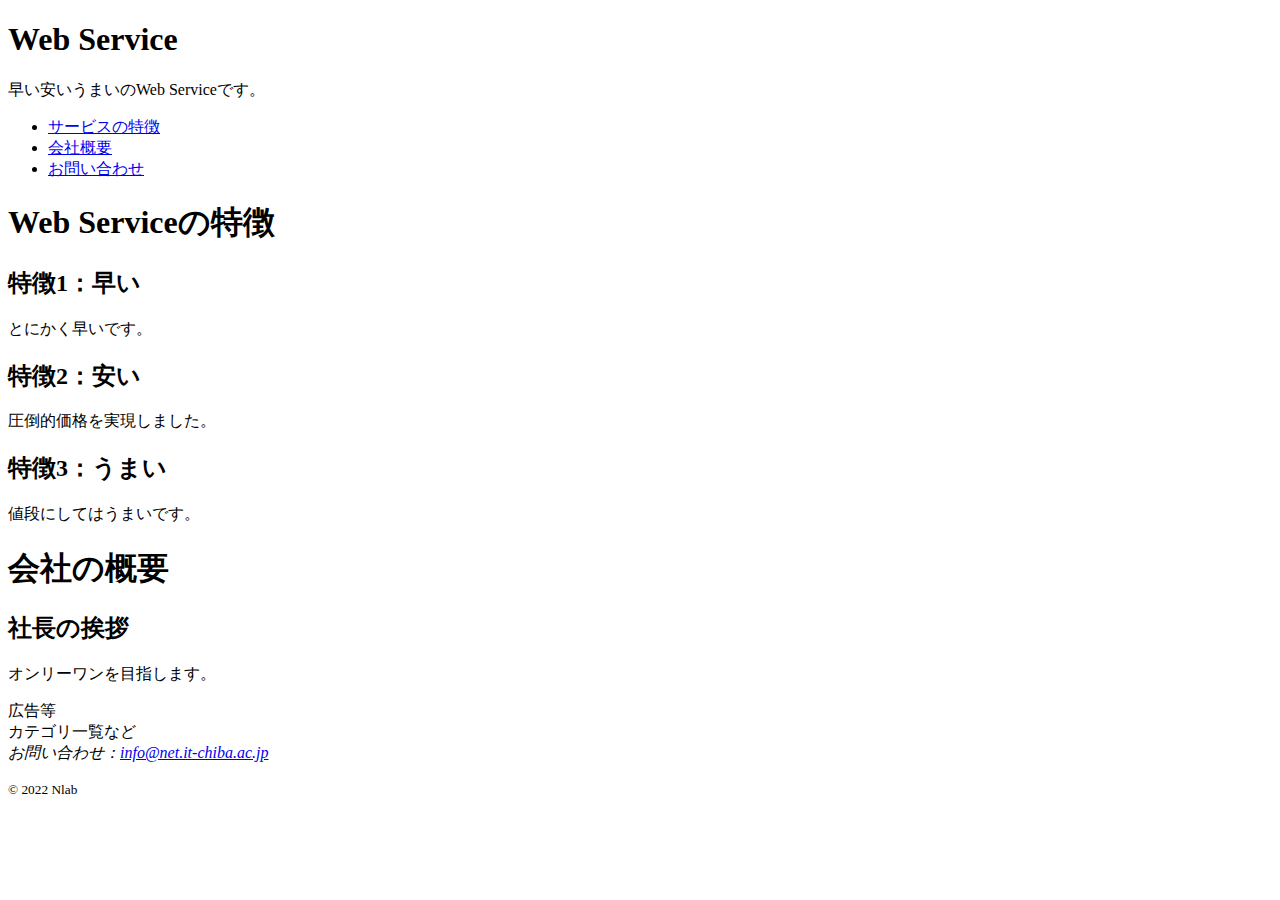
==== midterm_assignment/assignment/index.html @ 9006f492 "中間課題資料の追加" ====
<!doctype html>
<html>
<head>
<meta charset="utf-8">
<title>HTML5のレイアウト</title>
<link href="basic2.css" rel="stylesheet" type="text/css">
</head>

<body>
<header>
  <h1>Web Service</h1>
  <p>早い安いうまいのWeb Serviceです。</p>
</header>
	
<nav>
	<ul>
		<li><a href="about.html">サービスの特徴</a></li>
		<li><a href="company.html">会社概要</a></li>
		<li><a href="contact.html">お問い合わせ</a></li>
	</ul>
</nav>
	
<div class="big_box">
<main>
	<article>
	  <h1>Web Serviceの特徴</h1>
	  <section>
		<h2>特徴1：早い</h2>
		<p>とにかく早いです。</p>
	  </section>
	  <section>
		<h2>特徴2：安い</h2>
		<p>圧倒的価格を実現しました。</p>
	  </section>
	  <section>
		<h2>特徴3：うまい</h2>
		<p>値段にしてはうまいです。</p>
	  </section>
	</article>
	
	<article>
	  <h1>会社の概要</h1>
	  <section>
		<h2>社長の挨拶</h2>
		<p>オンリーワンを目指します。</p>
	  </section>
	</article>
</main>
	
<div class="r_aside">
	<aside>
		広告等
	</aside>
	<aside>
		カテゴリ一覧など
	</aside>
</div>
</div>
	
<footer>
	<address>
		お問い合わせ：<a href="mailto:info@net.it-chiba.ac.jp">info@net.it-chiba.ac.jp</a>
	</address>
    <p><small>© 2022 Nlab</small></p>
</footer>
	
</body>
</html>
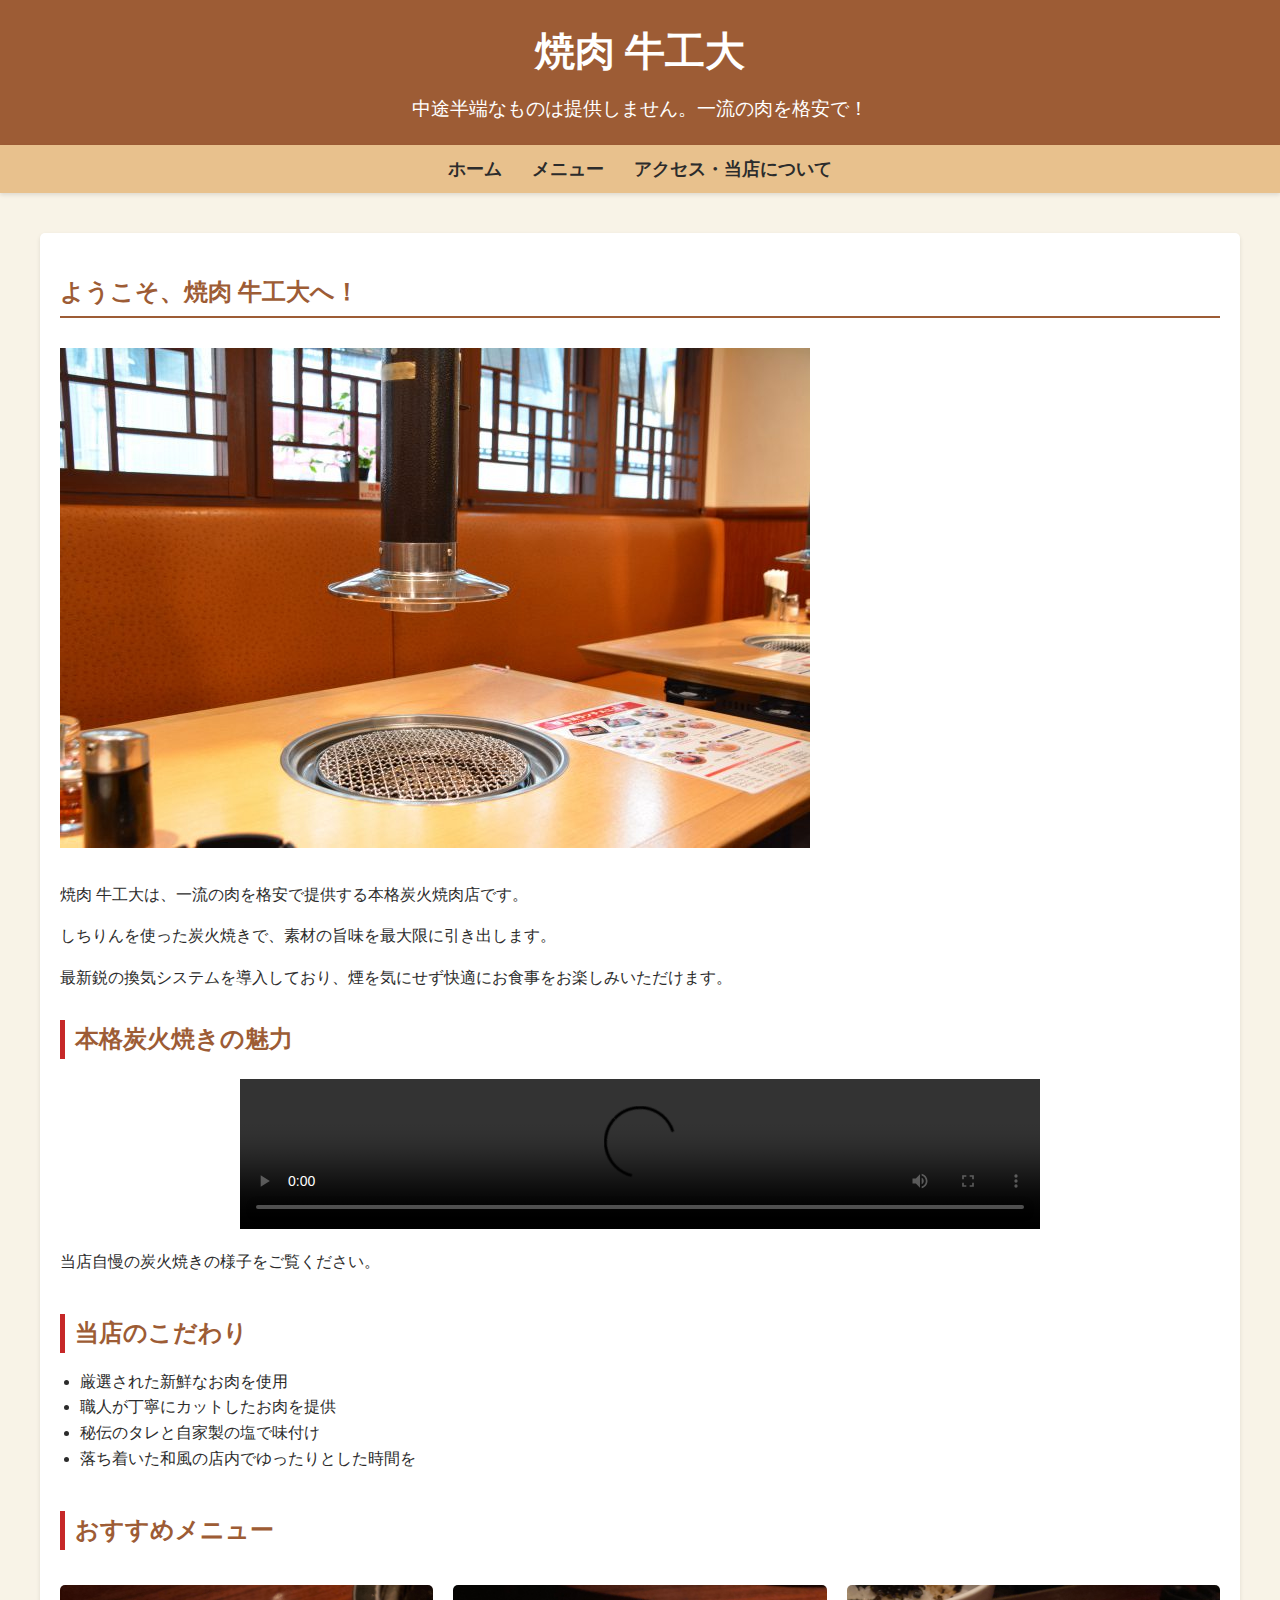
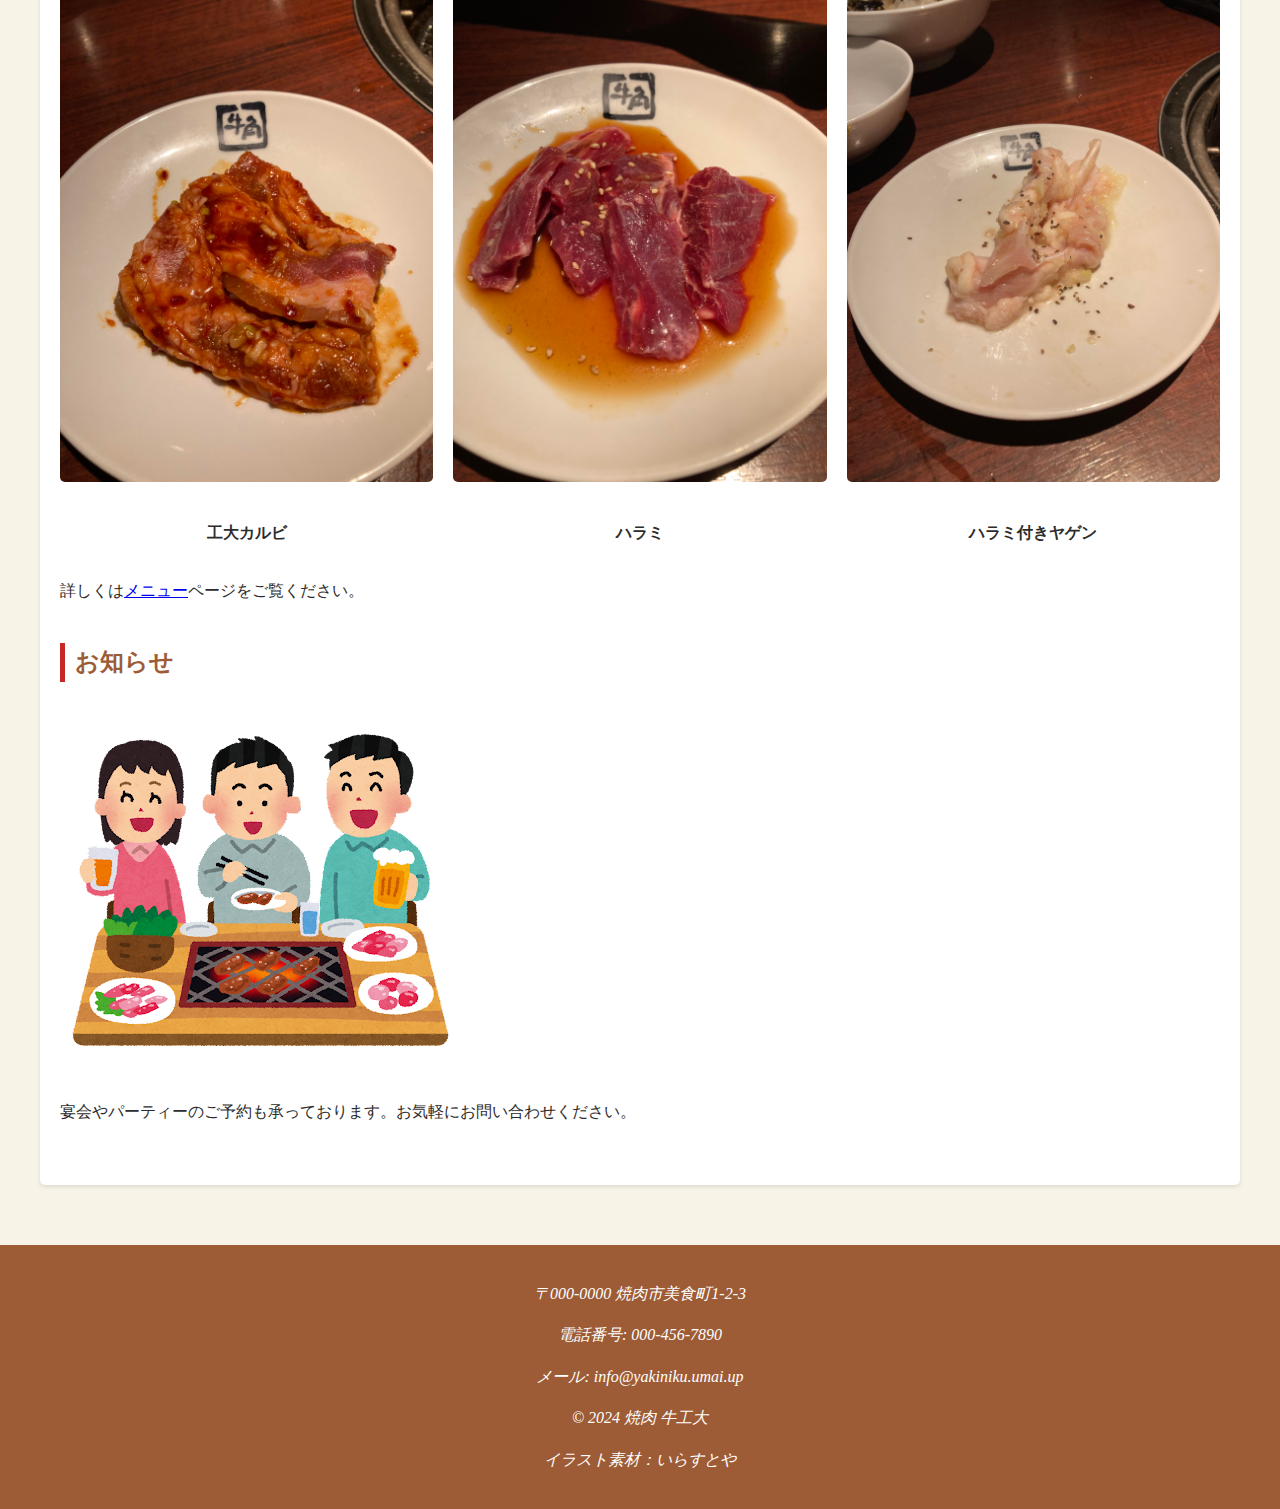
==== commit 1c753b52: "中間課題の追加" ====
--- a/midterm_assignment/assignment/index.html
+++ b/midterm_assignment/assignment/index.html
@@ -1,68 +1,94 @@
 <!doctype html>
-<html>
+<html lang="ja">
+
 <head>
-<meta charset="utf-8">
-<title>HTML5のレイアウト</title>
-<link href="basic2.css" rel="stylesheet" type="text/css">
+    <meta charset="utf-8">
+    <title>焼肉 牛工大</title>
+    <meta name="description" content="焼肉 牛工大は一流の肉を格安で提供する本格炭火焼肉店です。">
+    <link href="basic.css" rel="stylesheet" type="text/css">
 </head>
 
 <body>
-<header>
-  <h1>Web Service</h1>
-  <p>早い安いうまいのWeb Serviceです。</p>
-</header>
-	
-<nav>
-	<ul>
-		<li><a href="about.html">サービスの特徴</a></li>
-		<li><a href="company.html">会社概要</a></li>
-		<li><a href="contact.html">お問い合わせ</a></li>
-	</ul>
-</nav>
-	
-<div class="big_box">
-<main>
-	<article>
-	  <h1>Web Serviceの特徴</h1>
-	  <section>
-		<h2>特徴1：早い</h2>
-		<p>とにかく早いです。</p>
-	  </section>
-	  <section>
-		<h2>特徴2：安い</h2>
-		<p>圧倒的価格を実現しました。</p>
-	  </section>
-	  <section>
-		<h2>特徴3：うまい</h2>
-		<p>値段にしてはうまいです。</p>
-	  </section>
-	</article>
-	
-	<article>
-	  <h1>会社の概要</h1>
-	  <section>
-		<h2>社長の挨拶</h2>
-		<p>オンリーワンを目指します。</p>
-	  </section>
-	</article>
-</main>
-	
-<div class="r_aside">
-	<aside>
-		広告等
-	</aside>
-	<aside>
-		カテゴリ一覧など
-	</aside>
-</div>
-</div>
-	
-<footer>
-	<address>
-		お問い合わせ：<a href="mailto:info@net.it-chiba.ac.jp">info@net.it-chiba.ac.jp</a>
-	</address>
-    <p><small>© 2022 Nlab</small></p>
-</footer>
-	
+    <header>
+        <h1>焼肉 牛工大</h1>
+        <p>中途半端なものは提供しません。一流の肉を格安で！</p>
+    </header>
+
+    <nav>
+        <ul>
+            <li><a href="index.html" class="active">ホーム</a></li>
+            <li><a href="menu.html">メニュー</a></li>
+            <li><a href="contact.html">アクセス・当店について</a></li>
+        </ul>
+    </nav>
+
+    <main>
+        <article>
+            <h2>ようこそ、焼肉 牛工大へ！</h2>
+            <p>
+                <img src="sozai/mise1.jpg" alt="焼肉 牛工大の店内写真">
+            </p>
+            <p>焼肉 牛工大は、一流の肉を格安で提供する本格炭火焼肉店です。</p>
+            <p>しちりんを使った炭火焼きで、素材の旨味を最大限に引き出します。</p>
+            <p>最新鋭の換気システムを導入しており、煙を気にせず快適にお食事をお楽しみいただけます。</p>
+
+            <section>
+                <h3>本格炭火焼きの魅力</h3>
+                <video controls>
+                    <source src="sozai/onikuimages-1129131_h.mp4" type="video/mp4">
+                    お使いのブラウザは動画タグに対応していません。
+                </video>
+                <p>当店自慢の炭火焼きの様子をご覧ください。</p>
+            </section>
+
+            <section>
+                <h3>当店のこだわり</h3>
+                <ul>
+                    <li>厳選された新鮮なお肉を使用</li>
+                    <li>職人が丁寧にカットしたお肉を提供</li>
+                    <li>秘伝のタレと自家製の塩で味付け</li>
+                    <li>落ち着いた和風の店内でゆったりとした時間を</li>
+                </ul>
+            </section>
+
+            <section>
+                <h3>おすすめメニュー</h3>
+                <div class="menu-highlight">
+                    <div class="menu-item">
+                        <img src="sozai/koudai_karubi.jpg" alt="工大カルビ">
+                        <p><strong>工大カルビ</strong></p>
+                    </div>
+                    <div class="menu-item">
+                        <img src="sozai/harami.jpg" alt="ハラミ">
+                        <p><strong>ハラミ</strong></p>
+                    </div>
+                    <div class="menu-item">
+                        <img src="sozai/tori_yagen.jpg" alt="ハラミ付きヤゲン">
+                        <p><strong>ハラミ付きヤゲン</strong></p>
+                    </div>
+                </div>
+                <p>詳しくは<a href="menu.html">メニュー</a>ページをご覧ください。</p>
+            </section>
+
+            <section>
+                <h3>お知らせ</h3>
+                <p>
+                    <img src="sozai/yakiniku_party.png" alt="焼肉パーティーのイラスト">
+                </p>
+                <p>宴会やパーティーのご予約も承っております。お気軽にお問い合わせください。</p>
+            </section>
+        </article>
+    </main>
+
+    <footer>
+        <address>
+            <p>〒000-0000 焼肉市美食町1-2-3</p>
+            <p>電話番号: 000-456-7890</p>
+            <p>メール: <a href="mailto:info@yakiniku.umai.up">info@yakiniku.umai.up</a></p>
+            <p>© 2024 焼肉 牛工大</p>
+            <p>イラスト素材：<a href="https://www.irasutoya.com/" target="_blank">いらすとや</a></p>
+        </address>
+    </footer>
 </body>
+
 </html>
--- a/midterm_assignment/assignment/basic.css
+++ b/midterm_assignment/assignment/basic.css
@@ -0,0 +1,233 @@
+@charset "utf-8";
+
+/* 全体のスタイル */
+body {
+    margin: 0;
+    padding: 0;
+    font-family: "Yu Mincho", "Hiragino Mincho Pro", serif;
+    background-color: #f8f3e7;
+    /* 和風の背景色 */
+    color: #2c2c2c;
+    line-height: 1.6;
+}
+
+/* ヘッダーのスタイル */
+header {
+    text-align: center;
+    background-color: #9d5c35;
+    /* 焦げ茶色 */
+    color: #ffffff;
+    padding: 20px;
+    box-shadow: 0 2px 4px rgba(0, 0, 0, 0.1);
+}
+
+header h1 {
+    font-size: 2.5em;
+    margin: 0;
+}
+
+header p {
+    font-size: 1.2em;
+    margin: 10px 0 0;
+}
+
+/* ナビゲーションのスタイル */
+nav {
+    background-color: #e8c18d;
+    /* 和風の金茶色 */
+    padding: 10px 0;
+    box-shadow: 0 2px 4px rgba(0, 0, 0, 0.1);
+}
+
+nav ul {
+    display: flex;
+    justify-content: center;
+    list-style: none;
+    margin: 0;
+    padding: 0;
+}
+
+nav ul li {
+    margin: 0 15px;
+}
+
+nav ul li a {
+    text-decoration: none;
+    color: #2c2c2c;
+    font-weight: bold;
+    font-size: 1.1em;
+}
+
+nav ul li a:hover {
+    color: #9d5c35;
+}
+
+/* メインコンテンツ */
+main {
+    max-width: 1200px;
+    margin: 20px auto;
+    padding: 20px;
+}
+
+/* 記事セクション */
+article {
+    margin-bottom: 20px;
+    padding: 20px;
+    background-color: #ffffff;
+    box-shadow: 0 2px 4px rgba(0, 0, 0, 0.1);
+    border-radius: 5px;
+}
+
+article h1,
+article h2 {
+    color: #9d5c35;
+    border-bottom: 2px solid #9d5c35;
+    padding-bottom: 5px;
+}
+
+article h3 {
+    font-size: 1.5em;
+    color: #9d5c35;
+    /* 焦げ茶色 */
+    border-left: 5px solid #c62828;
+    /* 深紅 */
+    padding-left: 10px;
+    margin-top: 30px;
+    margin-bottom: 15px;
+}
+
+article img {
+    max-width: 100%;
+    height: auto;
+    margin: 10px 0;
+}
+
+/* メニューアイテムのスタイル */
+.menu-items {
+    display: flex;
+    flex-wrap: wrap;
+    gap: 20px;
+}
+
+.menu-item {
+    flex: 1 1 calc(33.333% - 20px);
+    /* 3列レイアウト（間隔を考慮） */
+    box-sizing: border-box;
+}
+
+.menu-item img {
+    width: 100%;
+    height: auto;
+    border-radius: 5px;
+}
+
+.menu-item p {
+    margin-top: 10px;
+}
+
+/* メニューセクションのスタイル */
+section {
+    margin-bottom: 40px;
+}
+
+section h2 {
+    font-size: 1.8em;
+    color: #9d5c35;
+    border-bottom: 2px solid #9d5c35;
+    margin-bottom: 20px;
+}
+
+/* フッター */
+footer {
+    background-color: #9d5c35;
+    /* 焦げ茶色 */
+    color: #ffffff;
+    text-align: center;
+    padding: 20px 0;
+    margin-top: 20px;
+}
+
+footer a {
+    color: #ffffff;
+    text-decoration: none;
+}
+
+footer a:hover {
+    text-decoration: underline;
+}
+
+/* メディアクエリでレスポンシブ対応 */
+@media screen and (max-width: 768px) {
+    .menu-item {
+        flex: 1 1 calc(50% - 20px);
+        /* 画面幅が狭い場合は2列レイアウト */
+    }
+}
+
+@media screen and (max-width: 480px) {
+    .menu-item {
+        flex: 1 1 100%;
+        /* 画面幅がさらに狭い場合は1列レイアウト */
+    }
+}
+
+video {
+    width: 100%;
+    max-width: 800px;
+    height: auto;
+    display: block;
+    margin: 20px auto;
+}
+
+/* セクション内の画像スタイル */
+section img {
+    max-width: 100%;
+    height: auto;
+    border-radius: 5px;
+    margin: 20px 0;
+}
+
+/* おすすめメニューのハイライト */
+.menu-highlight {
+    display: flex;
+    justify-content: space-between;
+    gap: 20px;
+}
+
+.menu-highlight .menu-item {
+    flex: 1;
+    text-align: center;
+}
+
+.menu-highlight .menu-item img {
+    width: 100%;
+    height: auto;
+    border-radius: 5px;
+}
+
+.menu-highlight .menu-item p {
+    margin-top: 10px;
+}
+
+/* リストのスタイル */
+article ul {
+    list-style-type: disc;
+    padding-left: 20px;
+}
+
+article ol {
+    list-style-type: decimal;
+    padding-left: 20px;
+}
+
+/* セクションのスタイル調整 */
+article section {
+    margin-bottom: 40px;
+}
+
+article section h2 {
+    font-size: 1.8em;
+    color: #9d5c35;
+    border-bottom: 2px solid #9d5c35;
+    margin-bottom: 20px;
+}
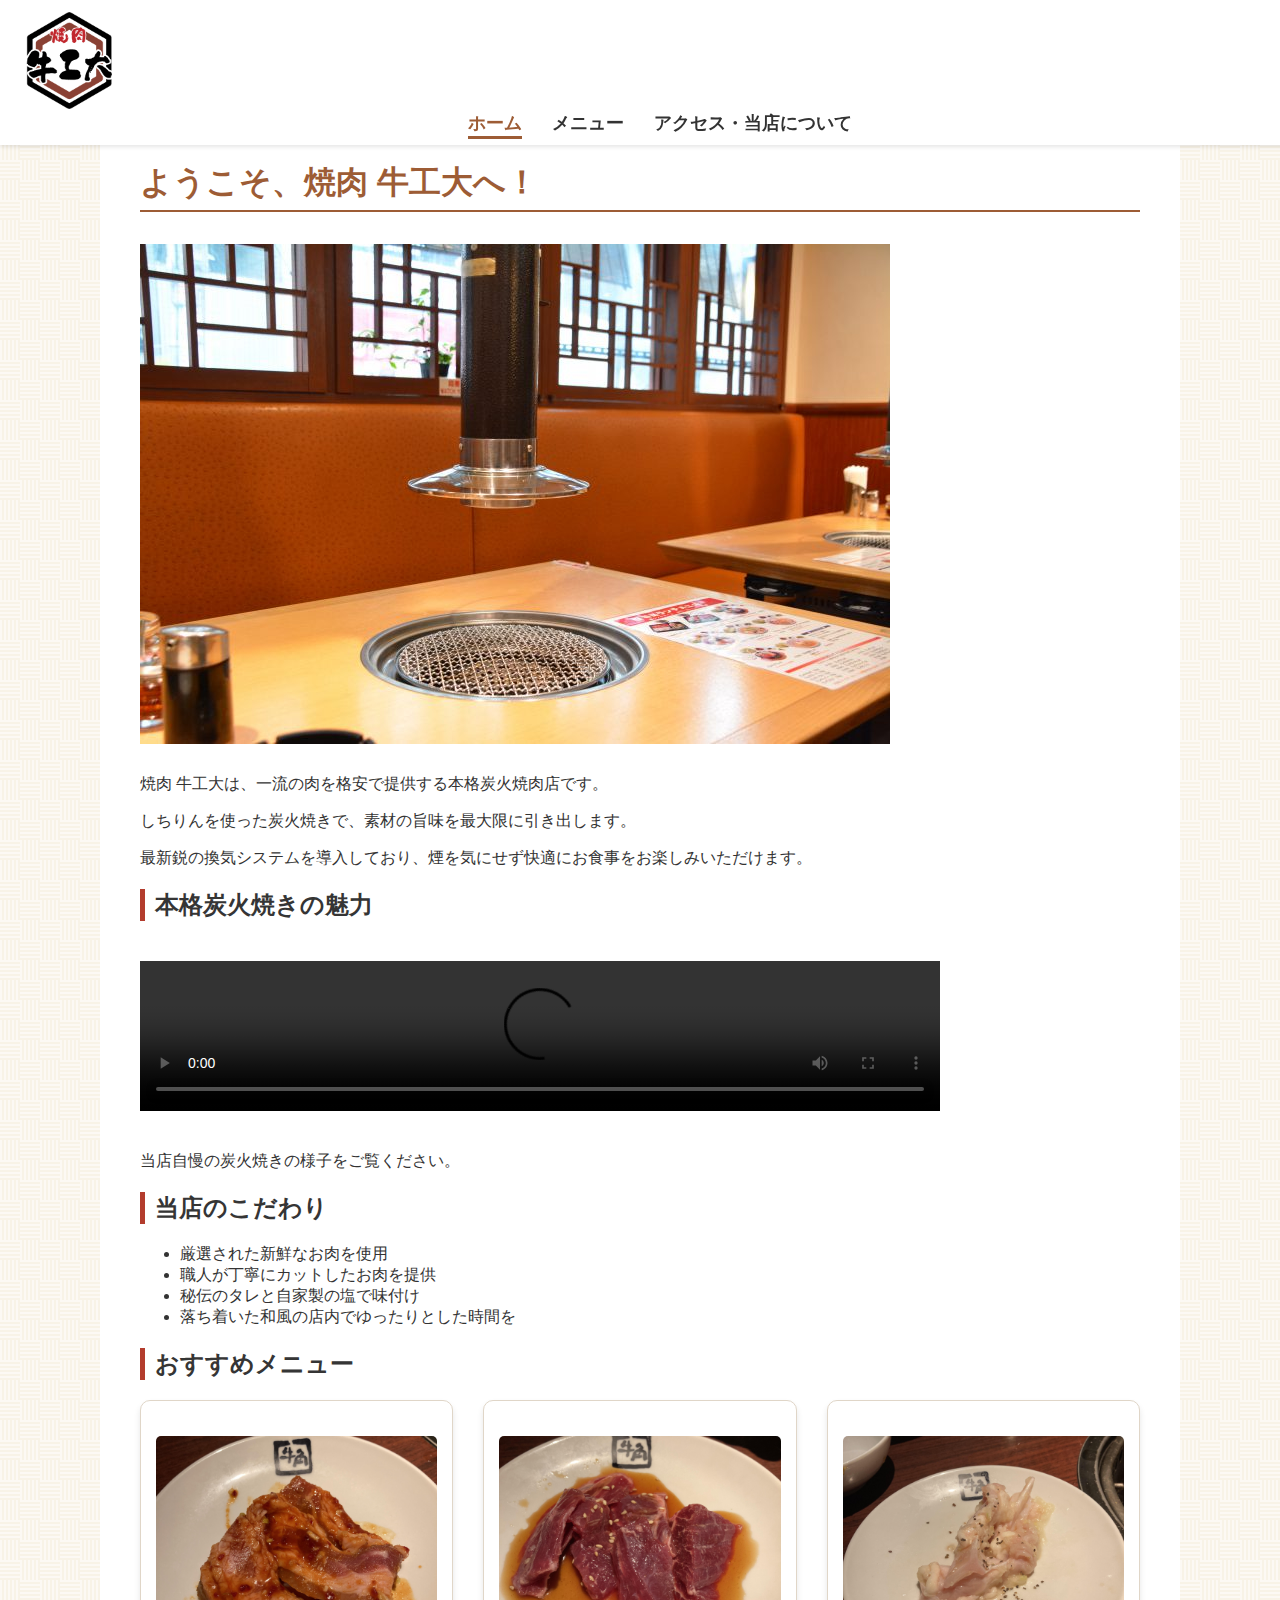
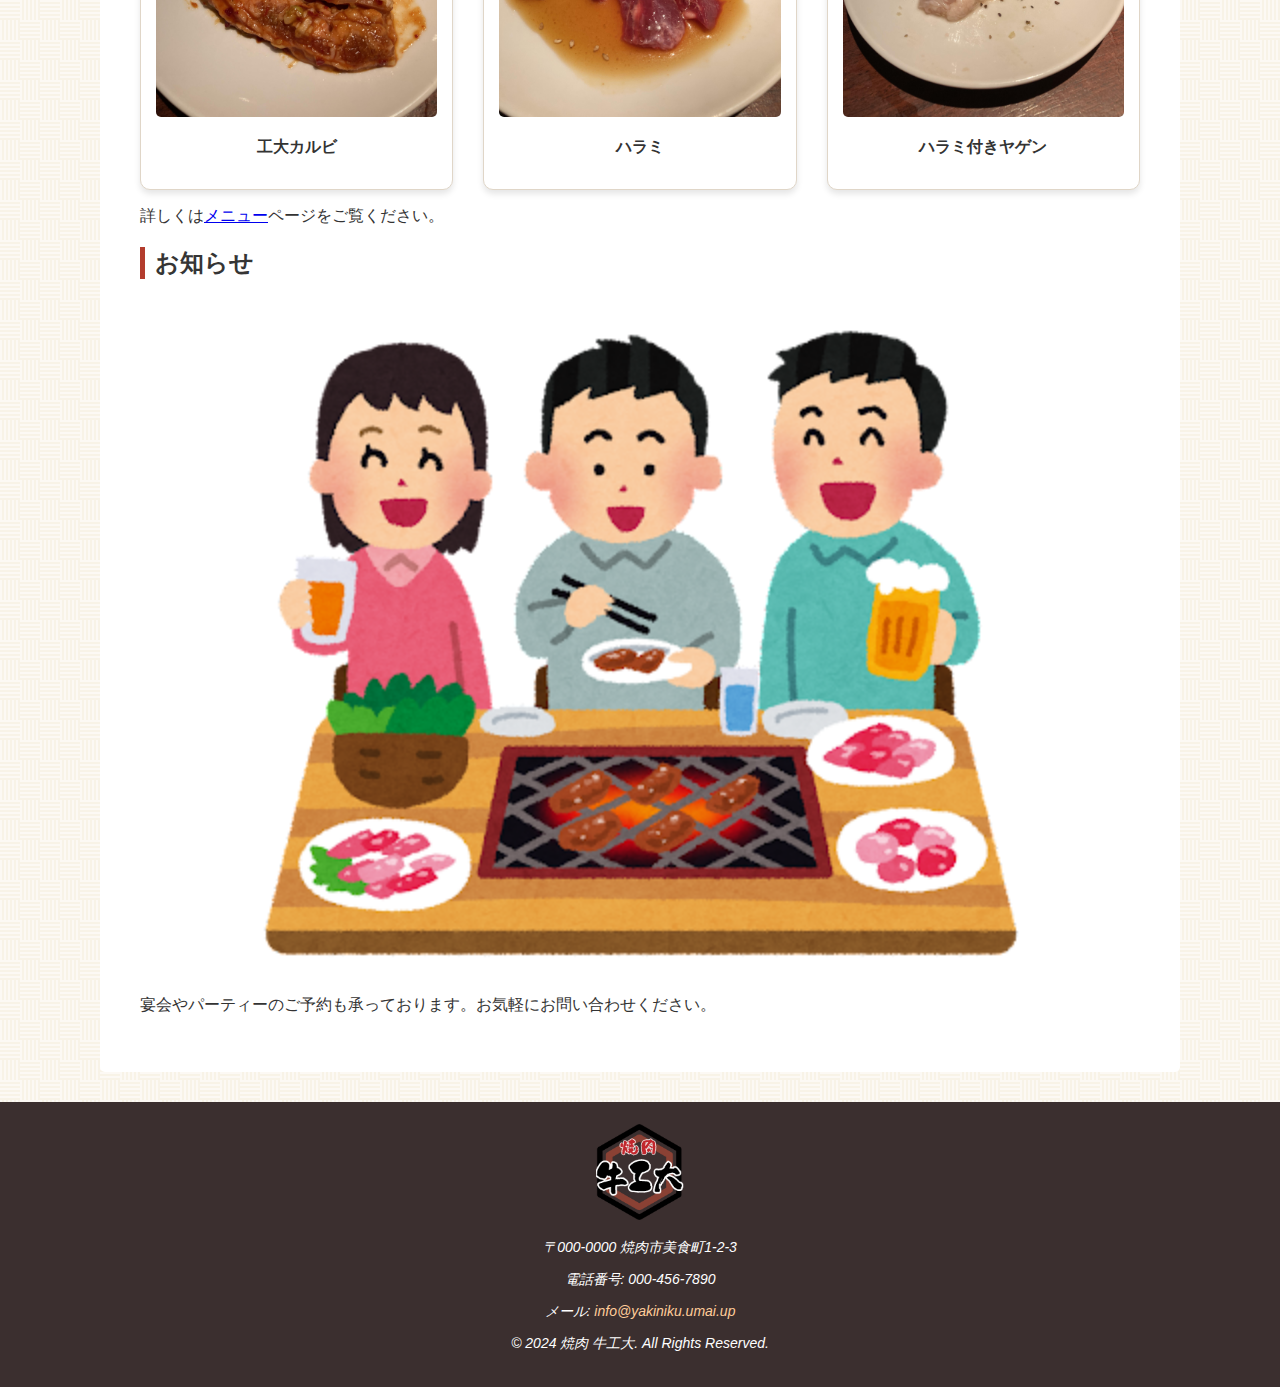
==== commit 4dcf4756: "途中経過" ====
--- a/midterm_assignment/assignment/index.html
+++ b/midterm_assignment/assignment/index.html
@@ -6,25 +6,28 @@
     <title>焼肉 牛工大</title>
     <meta name="description" content="焼肉 牛工大は一流の肉を格安で提供する本格炭火焼肉店です。">
     <link href="basic.css" rel="stylesheet" type="text/css">
+    <link rel="icon" href="sozai/favicon.ico">
 </head>
 
 <body>
     <header>
-        <h1>焼肉 牛工大</h1>
-        <p>中途半端なものは提供しません。一流の肉を格安で！</p>
+        <div class="header-container">
+            <img src="sozai/牛工大ロゴ.png" alt="焼肉 牛工大のロゴ" class="logo">
+            <nav class="nav-menu">
+                <input type="checkbox" id="menu-toggle">
+                <label for="menu-toggle" class="menu-icon">&#9776;</label>
+                <ul>
+                    <li><a href="index.html" class="active">ホーム</a></li>
+                    <li><a href="menu.html">メニュー</a></li>
+                    <li><a href="contact.html">アクセス・当店について</a></li>
+                </ul>
+            </nav>
+        </div>
     </header>
-
-    <nav>
-        <ul>
-            <li><a href="index.html" class="active">ホーム</a></li>
-            <li><a href="menu.html">メニュー</a></li>
-            <li><a href="contact.html">アクセス・当店について</a></li>
-        </ul>
-    </nav>
 
     <main>
         <article>
-            <h2>ようこそ、焼肉 牛工大へ！</h2>
+            <h1>ようこそ、焼肉 牛工大へ！</h1>
             <p>
                 <img src="sozai/mise1.jpg" alt="焼肉 牛工大の店内写真">
             </p>
@@ -33,7 +36,7 @@
             <p>最新鋭の換気システムを導入しており、煙を気にせず快適にお食事をお楽しみいただけます。</p>
 
             <section>
-                <h3>本格炭火焼きの魅力</h3>
+                <h2>本格炭火焼きの魅力</h2>
                 <video controls>
                     <source src="sozai/onikuimages-1129131_h.mp4" type="video/mp4">
                     お使いのブラウザは動画タグに対応していません。
@@ -42,7 +45,7 @@
             </section>
 
             <section>
-                <h3>当店のこだわり</h3>
+                <h2>当店のこだわり</h2>
                 <ul>
                     <li>厳選された新鮮なお肉を使用</li>
                     <li>職人が丁寧にカットしたお肉を提供</li>
@@ -52,7 +55,7 @@
             </section>
 
             <section>
-                <h3>おすすめメニュー</h3>
+                <h2>おすすめメニュー</h2>
                 <div class="menu-highlight">
                     <div class="menu-item">
                         <img src="sozai/koudai_karubi.jpg" alt="工大カルビ">
@@ -71,7 +74,7 @@
             </section>
 
             <section>
-                <h3>お知らせ</h3>
+                <h2>お知らせ</h2>
                 <p>
                     <img src="sozai/yakiniku_party.png" alt="焼肉パーティーのイラスト">
                 </p>
@@ -82,11 +85,11 @@
 
     <footer>
         <address>
+            <img src="sozai/牛工大ロゴ.png" alt="焼肉 牛工大のロゴ" class="logo">
             <p>〒000-0000 焼肉市美食町1-2-3</p>
             <p>電話番号: 000-456-7890</p>
             <p>メール: <a href="mailto:info@yakiniku.umai.up">info@yakiniku.umai.up</a></p>
-            <p>© 2024 焼肉 牛工大</p>
-            <p>イラスト素材：<a href="https://www.irasutoya.com/" target="_blank">いらすとや</a></p>
+            <p>© 2024 焼肉 牛工大. All Rights Reserved.</p>
         </address>
     </footer>
 </body>
--- a/midterm_assignment/assignment/basic.css
+++ b/midterm_assignment/assignment/basic.css
@@ -4,42 +4,51 @@
 body {
     margin: 0;
     padding: 0;
-    font-family: "Yu Mincho", "Hiragino Mincho Pro", serif;
+    font-family: "Yu Gothic", "Hiragino Kaku Gothic Pro", sans-serif;
     background-color: #f8f3e7;
-    /* 和風の背景色 */
-    color: #2c2c2c;
-    line-height: 1.6;
+    background-image: url("data:image/svg+xml,%3Csvg width='40' height='40' viewBox='0 0 40 40' xmlns='http://www.w3.org/2000/svg'%3E%3Cpath d='M20 20.5V18H0v-2h20v-2H0v-2h20v-2H0V8h20V6H0V4h20V2H0V0h22v20h2V0h2v20h2V0h2v20h2V0h2v20h2V0h2v20h2v2H20v-1.5zM0 20h2v20H0V20zm4 0h2v20H4V20zm4 0h2v20H8V20zm4 0h2v20h-2V20zm4 0h2v20h-2V20zm4 4h20v2H20v-2zm0 4h20v2H20v-2zm0 4h20v2H20v-2zm0 4h20v2H20v-2z' fill='%23ffffff' fill-opacity='0.52' fill-rule='evenodd'/%3E%3C/svg%3E");
+    color: #333333;
 }
 
-/* ヘッダーのスタイル */
+/* ヘッダー */
 header {
-    text-align: center;
-    background-color: #9d5c35;
-    /* 焦げ茶色 */
-    color: #ffffff;
-    padding: 20px;
+    background-color: #fff;
     box-shadow: 0 2px 4px rgba(0, 0, 0, 0.1);
+    padding: 10px 20px;
+    position: fixed;
+    top: 0;
+    width: 100%;
+    z-index: 1000;
 }
 
-header h1 {
-    font-size: 2.5em;
-    margin: 0;
+.header-container {
+    display: flex;
+    flex-direction: column;
+    text-align: center;
 }
 
-header p {
-    font-size: 1.2em;
-    margin: 10px 0 0;
+.logo {
+    width: 100px;
+    height: auto;
 }
 
-/* ナビゲーションのスタイル */
-nav {
-    background-color: #e8c18d;
-    /* 和風の金茶色 */
-    padding: 10px 0;
-    box-shadow: 0 2px 4px rgba(0, 0, 0, 0.1);
+/* ナビゲーション */
+.nav-menu {
+    position: relative;
 }
 
-nav ul {
+.nav-menu input[type="checkbox"] {
+    display: none;
+}
+
+.menu-icon {
+    display: none;
+    font-size: 26px;
+    cursor: pointer;
+    user-select: none;
+}
+
+.nav-menu ul {
     display: flex;
     justify-content: center;
     list-style: none;
@@ -47,53 +56,67 @@
     padding: 0;
 }
 
-nav ul li {
+.nav-menu li {
     margin: 0 15px;
 }
 
-nav ul li a {
+.nav-menu a {
     text-decoration: none;
-    color: #2c2c2c;
+    color: #333;
+    font-size: 18px;
     font-weight: bold;
-    font-size: 1.1em;
 }
 
-nav ul li a:hover {
+.nav-menu a:hover,
+.nav-menu .active {
     color: #9d5c35;
+}
+
+.nav-menu .active {
+    border-bottom: 3px solid #9d5c35;
+    padding-bottom: 3px;
 }
 
 /* メインコンテンツ */
 main {
-    max-width: 1200px;
-    margin: 20px auto;
-    padding: 20px;
+    padding: 100px 40px 30px;
+    background-color: transparent;
+    display: flex;
+    /* 中央揃え用 */
+    justify-content: center;
+    /* 中央寄せ */
 }
 
 /* 記事セクション */
 article {
-    margin-bottom: 20px;
-    padding: 20px;
-    background-color: #ffffff;
-    box-shadow: 0 2px 4px rgba(0, 0, 0, 0.1);
+    width: 1000px;
+    /* 記事の幅を固定 */
+    max-width: 100%;
+    /* 画面幅が小さい場合は縮小 */
+    margin: 0 auto;
+    /* 縦方向の中央寄せ補助 */
+    padding: 40px;
+    background-color: #fff;
     border-radius: 5px;
 }
 
-article h1,
-article h2 {
+article h1 {
     color: #9d5c35;
     border-bottom: 2px solid #9d5c35;
     padding-bottom: 5px;
 }
 
-article h3 {
+article h2 {
+    color: #353535;
+    /* 焼き肉屋に合う赤っぽい色 */
+    border-left: 5px solid #b33c2d;
+    /* 左端に棒をつける */
+    padding-left: 10px;
+    /* 棒と文字の間の余白 */
+    margin-bottom: 20px;
+    /* 見出しの下の余白 */
     font-size: 1.5em;
-    color: #9d5c35;
-    /* 焦げ茶色 */
-    border-left: 5px solid #c62828;
-    /* 深紅 */
-    padding-left: 10px;
-    margin-top: 30px;
-    margin-bottom: 15px;
+    /* 適度な文字サイズ */
 }
 
 article img {
@@ -103,99 +126,19 @@
 }
 
 /* メニューアイテムのスタイル */
-.menu-items {
+.menu-highlight {
     display: flex;
     flex-wrap: wrap;
-    gap: 20px;
-}
-
-.menu-item {
-    flex: 1 1 calc(33.333% - 20px);
-    /* 3列レイアウト（間隔を考慮） */
-    box-sizing: border-box;
-}
-
-.menu-item img {
-    width: 100%;
-    height: auto;
-    border-radius: 5px;
-}
-
-.menu-item p {
-    margin-top: 10px;
-}
-
-/* メニューセクションのスタイル */
-section {
-    margin-bottom: 40px;
-}
-
-section h2 {
-    font-size: 1.8em;
-    color: #9d5c35;
-    border-bottom: 2px solid #9d5c35;
-    margin-bottom: 20px;
-}
-
-/* フッター */
-footer {
-    background-color: #9d5c35;
-    /* 焦げ茶色 */
-    color: #ffffff;
-    text-align: center;
-    padding: 20px 0;
-    margin-top: 20px;
-}
-
-footer a {
-    color: #ffffff;
-    text-decoration: none;
-}
-
-footer a:hover {
-    text-decoration: underline;
-}
-
-/* メディアクエリでレスポンシブ対応 */
-@media screen and (max-width: 768px) {
-    .menu-item {
-        flex: 1 1 calc(50% - 20px);
-        /* 画面幅が狭い場合は2列レイアウト */
-    }
-}
-
-@media screen and (max-width: 480px) {
-    .menu-item {
-        flex: 1 1 100%;
-        /* 画面幅がさらに狭い場合は1列レイアウト */
-    }
-}
-
-video {
-    width: 100%;
-    max-width: 800px;
-    height: auto;
-    display: block;
-    margin: 20px auto;
-}
-
-/* セクション内の画像スタイル */
-section img {
-    max-width: 100%;
-    height: auto;
-    border-radius: 5px;
-    margin: 20px 0;
-}
-
-/* おすすめメニューのハイライト */
-.menu-highlight {
-    display: flex;
-    justify-content: space-between;
-    gap: 20px;
+    gap: 30px;
 }
 
 .menu-highlight .menu-item {
-    flex: 1;
+    flex: 1 1 calc(33.333% - 60px);
+    background-color: #ffffff;
+    border: 1px solid #e0d6c8;
+    border-radius: 10px;
+    box-shadow: 0 4px 6px rgba(0, 0, 0, 0.1);
+    padding: 15px;
     text-align: center;
 }
 
@@ -209,25 +152,42 @@
     margin-top: 10px;
 }
 
-/* リストのスタイル */
-article ul {
-    list-style-type: disc;
-    padding-left: 20px;
+
+/* フッター */
+footer {
+    background-color: #3b2f2f;
+    color: #ffffff;
+    text-align: center;
+    padding: 20px;
+    font-size: 14px;
 }
 
-article ol {
-    list-style-type: decimal;
-    padding-left: 20px;
+footer a {
+    color: #ffcc99;
+    text-decoration: none;
 }
 
-/* セクションのスタイル調整 */
-article section {
-    margin-bottom: 40px;
+footer a:hover {
+    text-decoration: underline;
 }
 
-article section h2 {
-    font-size: 1.8em;
-    color: #9d5c35;
-    border-bottom: 2px solid #9d5c35;
-    margin-bottom: 20px;
+video {
+    width: 100%;
+    max-width: 800px;
+    /* 必要に応じて最大幅を調整 */
+    height: auto;
+    margin: 20px auto;
 }
+
+/* セクション内の画像スタイル */
+section img {
+    width: 100%;
+    max-width: 800px;
+    /* 必要に応じて最大幅を調整 */
+    height: auto;
+    border-radius: 5px;
+    margin: 20px auto;
+    /* 画像を中央揃えにします */
+    display: block;
+    /* 画像をブロック要素にします */
+}
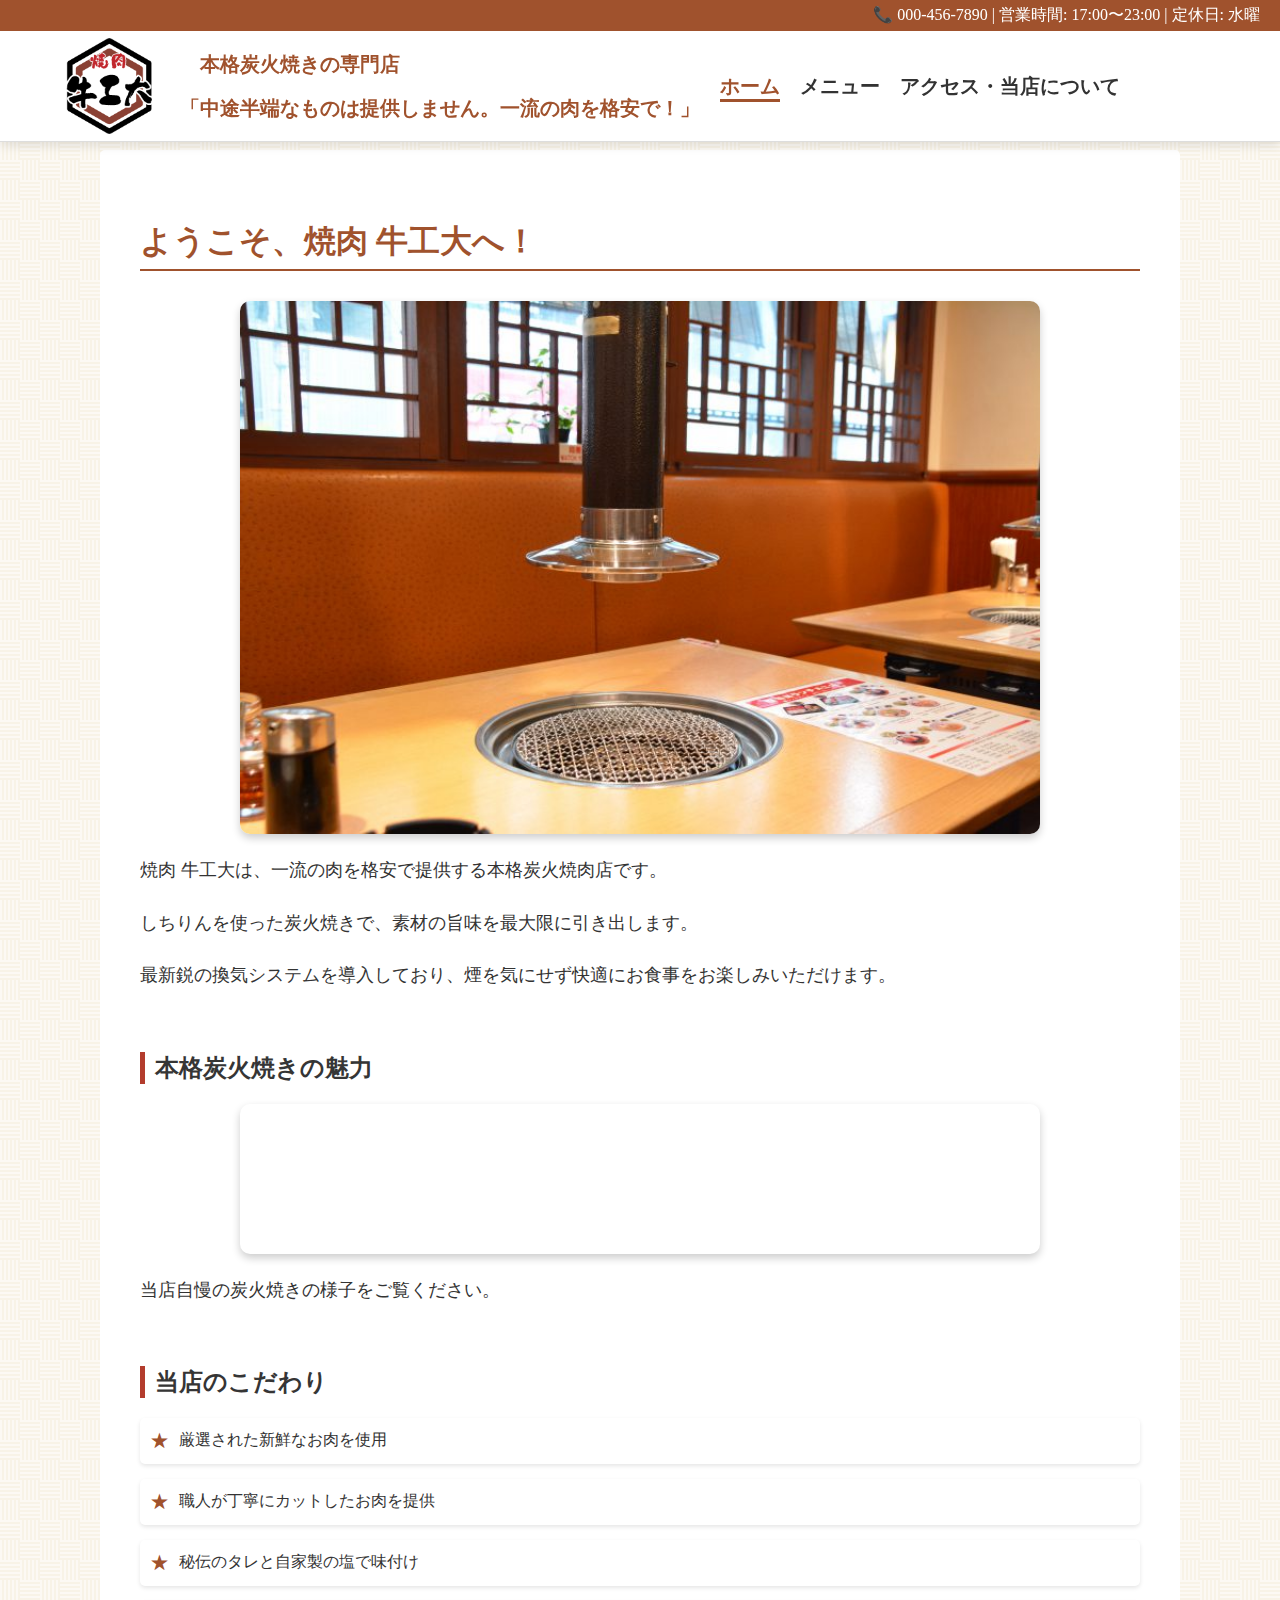
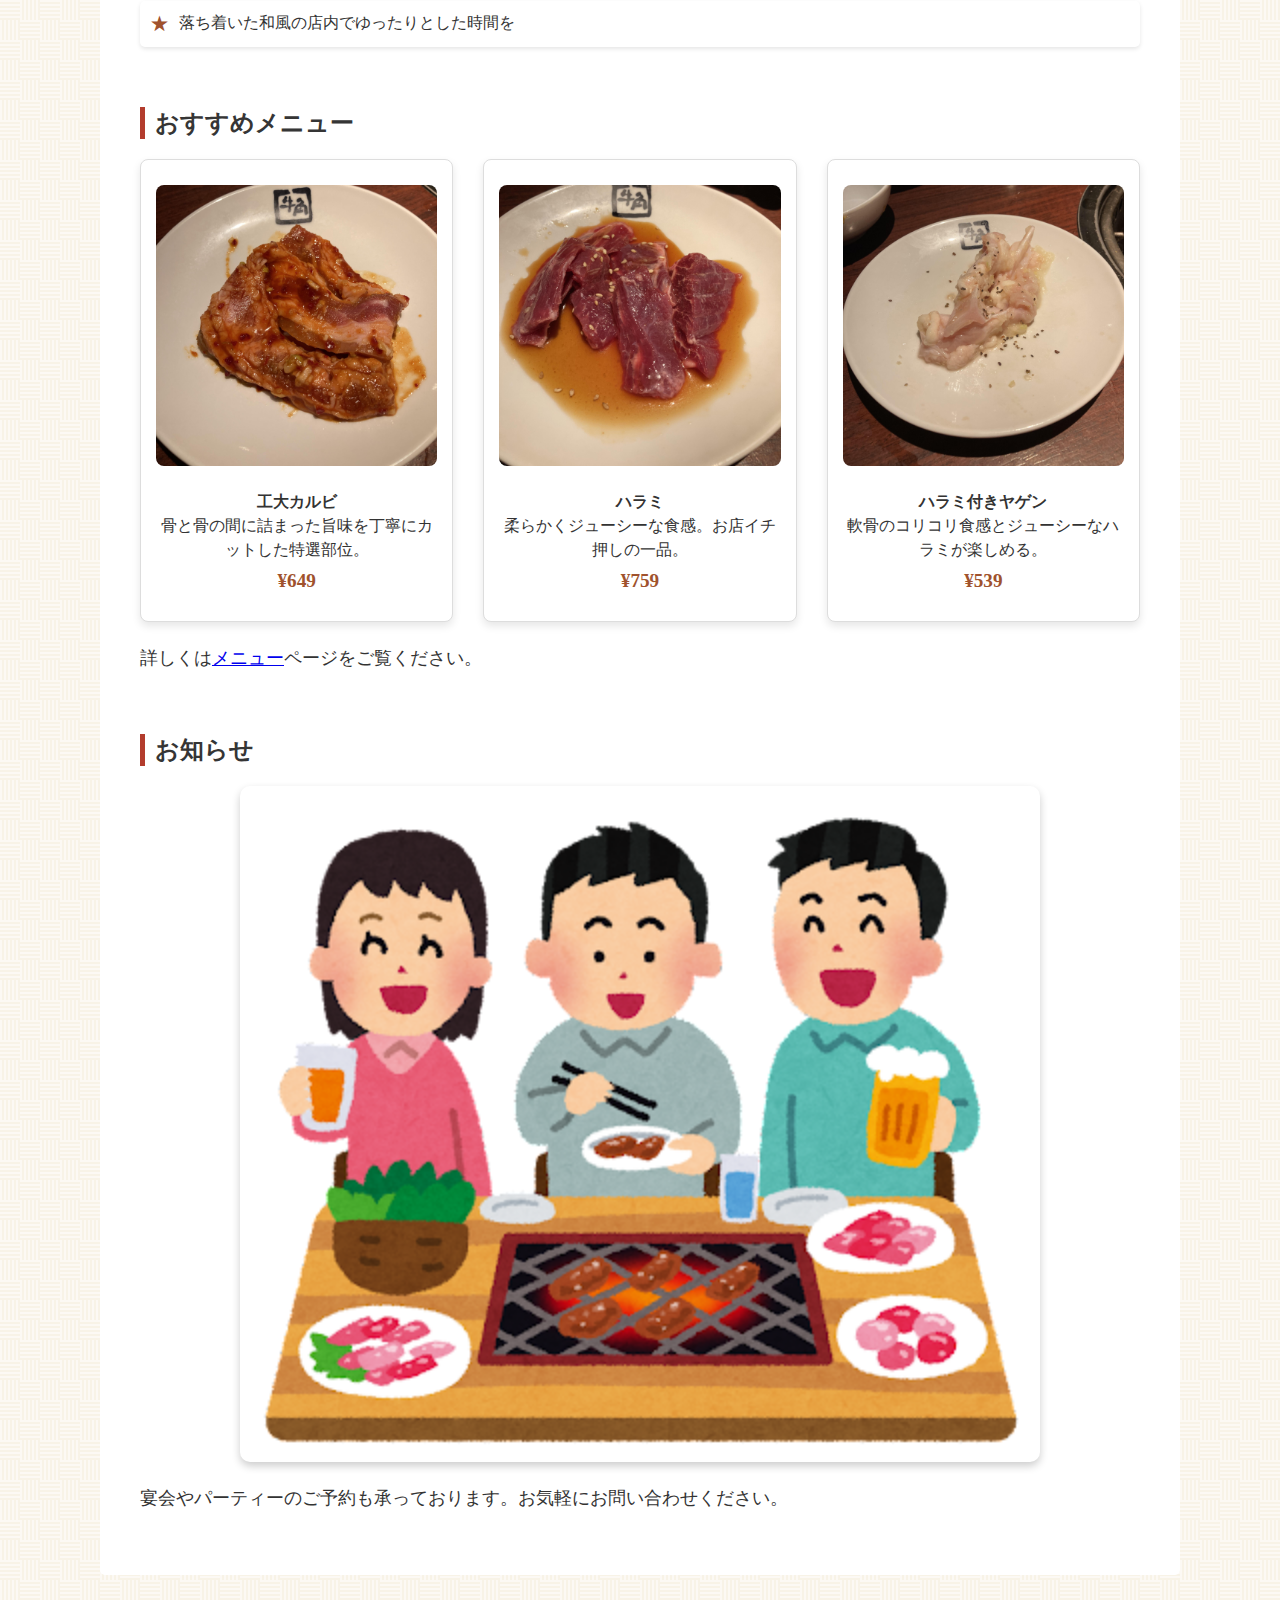
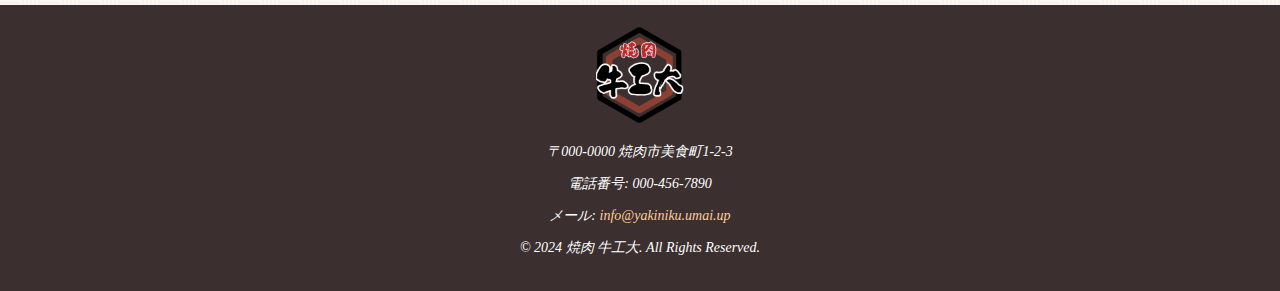
==== commit 3ab4e56d: "途中経過2" ====
--- a/midterm_assignment/assignment/index.html
+++ b/midterm_assignment/assignment/index.html
@@ -12,16 +12,26 @@
 <body>
     <header>
         <div class="header-container">
-            <img src="sozai/牛工大ロゴ.png" alt="焼肉 牛工大のロゴ" class="logo">
-            <nav class="nav-menu">
-                <input type="checkbox" id="menu-toggle">
-                <label for="menu-toggle" class="menu-icon">&#9776;</label>
-                <ul>
-                    <li><a href="index.html" class="active">ホーム</a></li>
-                    <li><a href="menu.html">メニュー</a></li>
-                    <li><a href="contact.html">アクセス・当店について</a></li>
-                </ul>
-            </nav>
+            <!-- 上部情報 -->
+            <div class="header-top">
+                <p>📞 000-456-7890 | 営業時間: 17:00〜23:00 | 定休日: 水曜</p>
+            </div>
+
+            <!-- ロゴとキャッチフレーズ、モットー、ナビゲーション -->
+            <div class="header-main">
+                <img src="sozai/牛工大ロゴ.png" alt="焼肉 牛工大のロゴ" class="logo">
+                <div class="logo-text">
+                    <p>　本格炭火焼きの専門店</p>
+                    <p>「中途半端なものは提供しません。一流の肉を格安で！」</p>
+                </div>
+                <nav class="nav-menu">
+                    <ul>
+                        <li><a href="index.html" class="active">ホーム</a></li>
+                        <li><a href="menu.html">メニュー</a></li>
+                        <li><a href="contact.html">アクセス・当店について</a></li>
+                    </ul>
+                </nav>
+            </div>
         </div>
     </header>
 
@@ -37,9 +47,9 @@
 
             <section>
                 <h2>本格炭火焼きの魅力</h2>
-                <video controls>
-                    <source src="sozai/onikuimages-1129131_h.mp4" type="video/mp4">
-                    お使いのブラウザは動画タグに対応していません。
+                <video class="auto-video" autoplay muted loop>
+                    <source src="sozai/movie.mp4" type="video/mp4">
+                    ※ お使いのブラウザでは動画が再生できません。こちらは焼肉の調理シーンの動画です。
                 </video>
                 <p>当店自慢の炭火焼きの様子をご覧ください。</p>
             </section>
@@ -59,15 +69,15 @@
                 <div class="menu-highlight">
                     <div class="menu-item">
                         <img src="sozai/koudai_karubi.jpg" alt="工大カルビ">
-                        <p><strong>工大カルビ</strong></p>
+                        <p><strong>工大カルビ</strong><br> 骨と骨の間に詰まった旨味を丁寧にカットした特選部位。<br><span class="price">¥649</span></p>
                     </div>
                     <div class="menu-item">
                         <img src="sozai/harami.jpg" alt="ハラミ">
-                        <p><strong>ハラミ</strong></p>
+                        <p><strong>ハラミ</strong><br> 柔らかくジューシーな食感。お店イチ押しの一品。<br><span class="price">¥759</span></p>
                     </div>
                     <div class="menu-item">
                         <img src="sozai/tori_yagen.jpg" alt="ハラミ付きヤゲン">
-                        <p><strong>ハラミ付きヤゲン</strong></p>
+                        <p><strong>ハラミ付きヤゲン</strong><br> 軟骨のコリコリ食感とジューシーなハラミが楽しめる。<br><span class="price">¥539</span></p>
                     </div>
                 </div>
                 <p>詳しくは<a href="menu.html">メニュー</a>ページをご覧ください。</p>
@@ -84,8 +94,8 @@
     </main>
 
     <footer>
+        <img src="sozai/牛工大ロゴ.png" alt="焼肉 牛工大のロゴ" class="logo">
         <address>
-            <img src="sozai/牛工大ロゴ.png" alt="焼肉 牛工大のロゴ" class="logo">
             <p>〒000-0000 焼肉市美食町1-2-3</p>
             <p>電話番号: 000-456-7890</p>
             <p>メール: <a href="mailto:info@yakiniku.umai.up">info@yakiniku.umai.up</a></p>
--- a/midterm_assignment/assignment/basic.css
+++ b/midterm_assignment/assignment/basic.css
@@ -4,27 +4,42 @@
 body {
     margin: 0;
     padding: 0;
-    font-family: "Yu Gothic", "Hiragino Kaku Gothic Pro", sans-serif;
+    font-family: "Hiragino Mincho ProN", "Yu Mincho", "MS PMincho", serif;
     background-color: #f8f3e7;
     background-image: url("data:image/svg+xml,%3Csvg width='40' height='40' viewBox='0 0 40 40' xmlns='http://www.w3.org/2000/svg'%3E%3Cpath d='M20 20.5V18H0v-2h20v-2H0v-2h20v-2H0V8h20V6H0V4h20V2H0V0h22v20h2V0h2v20h2V0h2v20h2V0h2v20h2V0h2v20h2v2H20v-1.5zM0 20h2v20H0V20zm4 0h2v20H4V20zm4 0h2v20H8V20zm4 0h2v20h-2V20zm4 0h2v20h-2V20zm4 4h20v2H20v-2zm0 4h20v2H20v-2zm0 4h20v2H20v-2zm0 4h20v2H20v-2z' fill='%23ffffff' fill-opacity='0.52' fill-rule='evenodd'/%3E%3C/svg%3E");
     color: #333333;
+    padding-top: 50px;
 }
 
 /* ヘッダー */
 header {
-    background-color: #fff;
-    box-shadow: 0 2px 4px rgba(0, 0, 0, 0.1);
-    padding: 10px 20px;
     position: fixed;
     top: 0;
+    left: 0;
     width: 100%;
     z-index: 1000;
-}
-
-.header-container {
-    display: flex;
-    flex-direction: column;
-    text-align: center;
+    background-color: #ffffff;
+    border-bottom: 1px solid #ddd;
+    box-shadow: 0px 4px 10px rgba(0, 0, 0, 0.1);
+}
+
+.header-top {
+    display: flex;
+    justify-content: flex-end;
+    background-color: #a0522d;
+    color: #ffffff;
+    font-size: 16px;
+    padding: 5px 20px;
+}
+
+.header-top p {
+    margin: 0;
+}
+
+.header-main {
+    display: flex;
+    align-items: center;
+    padding: 0px 60px;
 }
 
 .logo {
@@ -32,49 +47,44 @@
     height: auto;
 }
 
-/* ナビゲーション */
+.logo-text {
+    font-size: 20px;
+    color: #a0522d;
+    font-weight: bold;
+    margin: 1px 0;
+    margin-left: 20px;
+    line-height: 1.2;
+}
+
 .nav-menu {
-    position: relative;
-}
-
-.nav-menu input[type="checkbox"] {
-    display: none;
-}
-
-.menu-icon {
-    display: none;
-    font-size: 26px;
-    cursor: pointer;
-    user-select: none;
+    margin-left: auto;
+    margin-right: 100px;
 }
 
 .nav-menu ul {
     display: flex;
-    justify-content: center;
     list-style: none;
     margin: 0;
     padding: 0;
-}
-
-.nav-menu li {
-    margin: 0 15px;
+    gap: 20px;
 }
 
 .nav-menu a {
     text-decoration: none;
     color: #333;
-    font-size: 18px;
+    font-size: 20px;
     font-weight: bold;
 }
 
-.nav-menu a:hover,
+.nav-menu a:hover {
+    color: #a0522d;
+    padding-bottom: 2px;
+}
+
 .nav-menu .active {
-    color: #9d5c35;
-}
-
-.nav-menu .active {
-    border-bottom: 3px solid #9d5c35;
-    padding-bottom: 3px;
+    color: #a0522d;
+    border-bottom: 3px solid #a0522d;
+    padding-bottom: 2px;
 }
 
 /* メインコンテンツ */
@@ -82,41 +92,33 @@
     padding: 100px 40px 30px;
     background-color: transparent;
     display: flex;
-    /* 中央揃え用 */
     justify-content: center;
-    /* 中央寄せ */
-}
-
-/* 記事セクション */
+}
+
 article {
     width: 1000px;
-    /* 記事の幅を固定 */
     max-width: 100%;
-    /* 画面幅が小さい場合は縮小 */
     margin: 0 auto;
-    /* 縦方向の中央寄せ補助 */
     padding: 40px;
     background-color: #fff;
     border-radius: 5px;
 }
 
 article h1 {
-    color: #9d5c35;
-    border-bottom: 2px solid #9d5c35;
+    color: #a0522d;
+    border-bottom: 2px solid #a0522d;
     padding-bottom: 5px;
+    margin-top: 30px;
+    margin-bottom: 30px;
 }
 
 article h2 {
     color: #353535;
-    /* 焼き肉屋に合う赤っぽい色 */
     border-left: 5px solid #b33c2d;
-    /* 左端に棒をつける */
     padding-left: 10px;
-    /* 棒と文字の間の余白 */
+    margin-top: 60px;
     margin-bottom: 20px;
-    /* 見出しの下の余白 */
     font-size: 1.5em;
-    /* 適度な文字サイズ */
 }
 
 article img {
@@ -130,28 +132,53 @@
     display: flex;
     flex-wrap: wrap;
     gap: 30px;
-}
-
-.menu-highlight .menu-item {
-    flex: 1 1 calc(33.333% - 60px);
-    background-color: #ffffff;
-    border: 1px solid #e0d6c8;
-    border-radius: 10px;
-    box-shadow: 0 4px 6px rgba(0, 0, 0, 0.1);
+    margin: 20px 0;
+}
+
+.menu-item {
+    flex: 1 1 calc(33.333% - 30px);
+    background-color: #fff;
+    border: 1px solid #ddd;
+    border-radius: 8px;
+    box-shadow: 0 4px 8px rgba(0, 0, 0, 0.1);
     padding: 15px;
     text-align: center;
-}
-
-.menu-highlight .menu-item img {
-    width: 100%;
-    height: auto;
-    border-radius: 5px;
-}
-
-.menu-highlight .menu-item p {
-    margin-top: 10px;
-}
-
+    box-sizing: border-box;
+}
+
+.menu-item img {
+    width: 100%;
+    max-width: 400px;
+    height: auto;
+    border-radius: 8px;
+    margin-bottom: 10px;
+}
+
+.menu-item p {
+    margin: 10px 0;
+    font-size: 1rem;
+    line-height: 1.5;
+    color: #333;
+}
+
+.menu-item .price {
+    font-size: 1.2rem;
+    font-weight: bold;
+    color: #a0522d;
+    margin-top: 5px;
+    display: block;
+}
+
+/* 動画のスタイル */
+.auto-video {
+    width: 100%;
+    max-width: 800px;
+    height: auto;
+    margin: 20px auto;
+    display: block;
+    border-radius: 10px;
+    box-shadow: 0 4px 8px rgba(0, 0, 0, 0.2);
+}
 
 /* フッター */
 footer {
@@ -171,23 +198,45 @@
     text-decoration: underline;
 }
 
-video {
+/* 段落スタイル */
+main p {
+    font-size: 18px;
+    line-height: 1.8;
+    margin: 20px 0;
+    color: inherit;
+    font-family: inherit;
+}
+
+main p img {
     width: 100%;
     max-width: 800px;
-    /* 必要に応じて最大幅を調整 */
     height: auto;
     margin: 20px auto;
-}
-
-/* セクション内の画像スタイル */
-section img {
-    width: 100%;
-    max-width: 800px;
-    /* 必要に応じて最大幅を調整 */
-    height: auto;
+    display: block;
+    border-radius: 10px;
+    box-shadow: 0 4px 8px rgba(0, 0, 0, 0.2);
+}
+
+/* リスト全体のスタイル */
+main ul {
+    list-style: none;
+    padding: 0;
+    margin: 20px 0;
+}
+
+main li {
+    display: flex;
+    align-items: center;
+    margin-bottom: 15px;
+    padding: 10px;
+    background-color: #ffffff;
     border-radius: 5px;
-    margin: 20px auto;
-    /* 画像を中央揃えにします */
-    display: block;
-    /* 画像をブロック要素にします */
-}
+    box-shadow: 0 2px 4px rgba(0, 0, 0, 0.1);
+}
+
+main li::before {
+    content: "★";
+    font-size: 1.2rem;
+    color: #a0522d;
+    margin-right: 10px;
+}
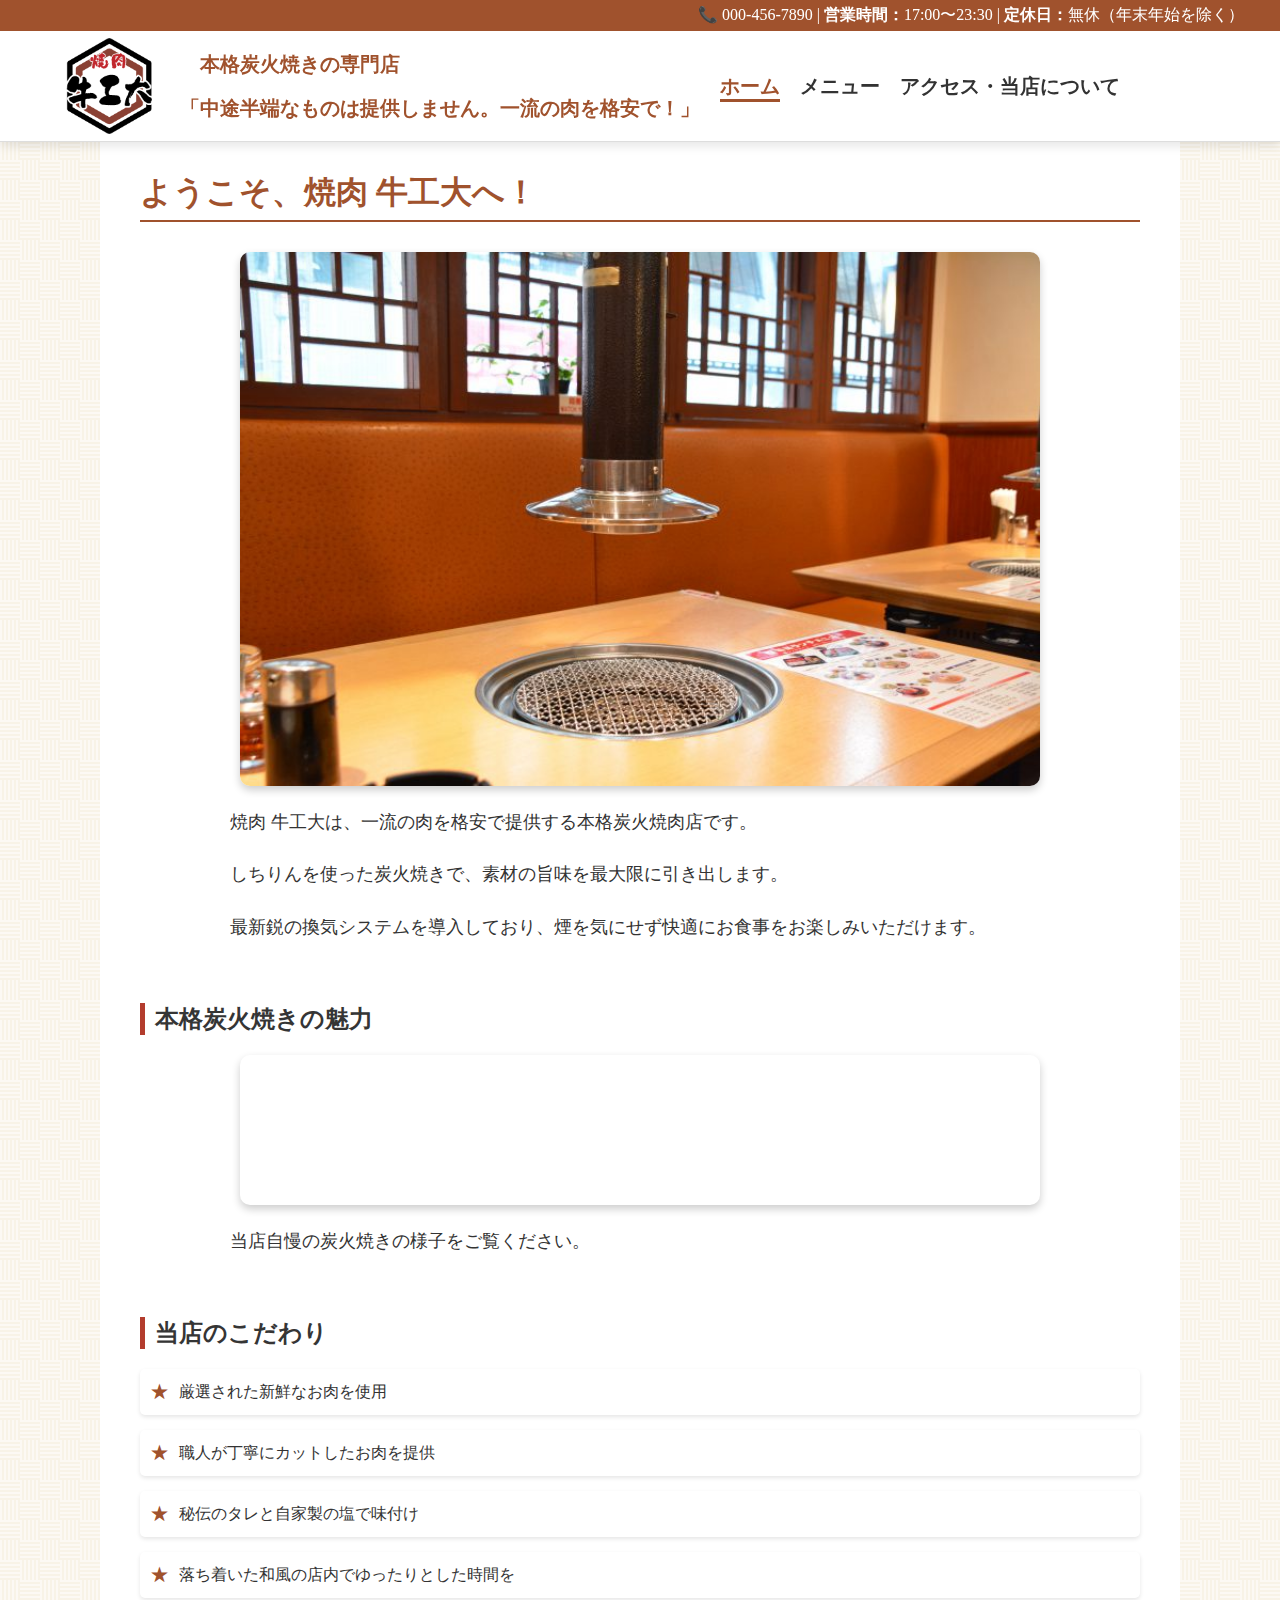
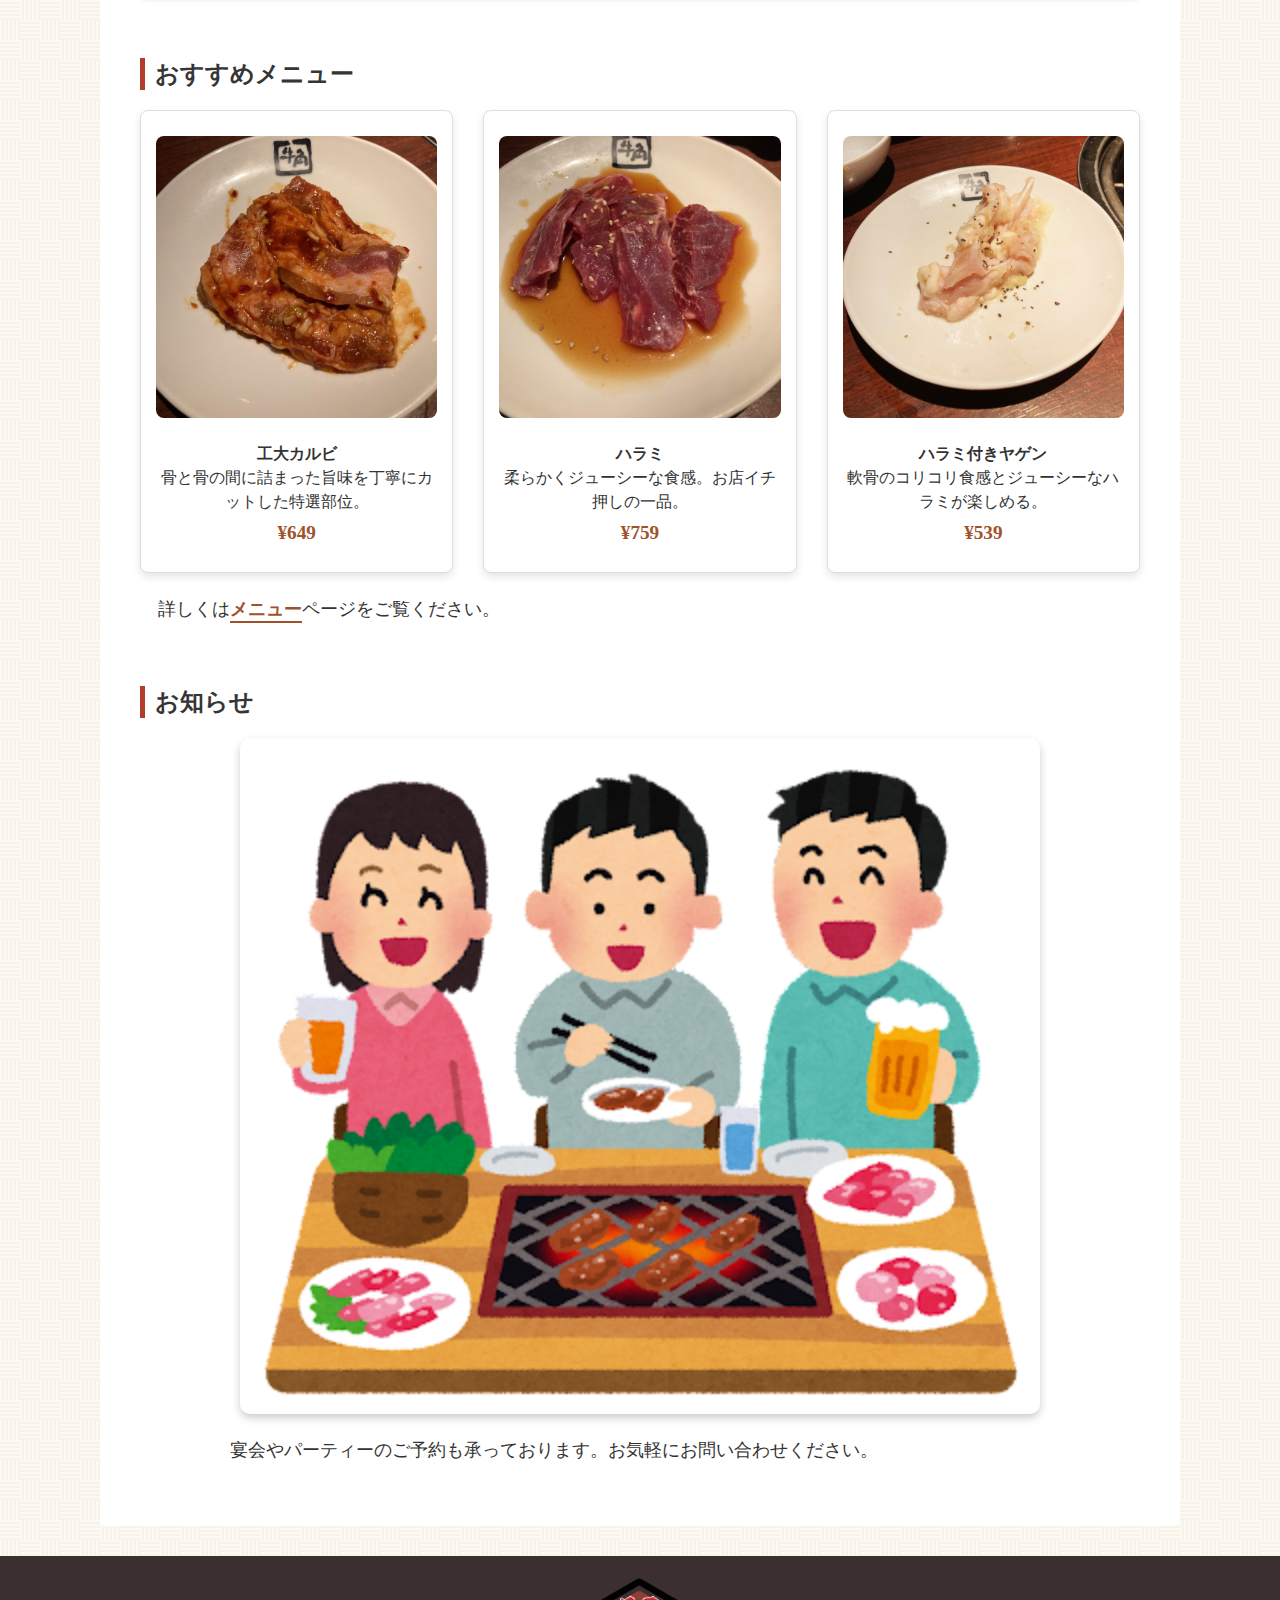
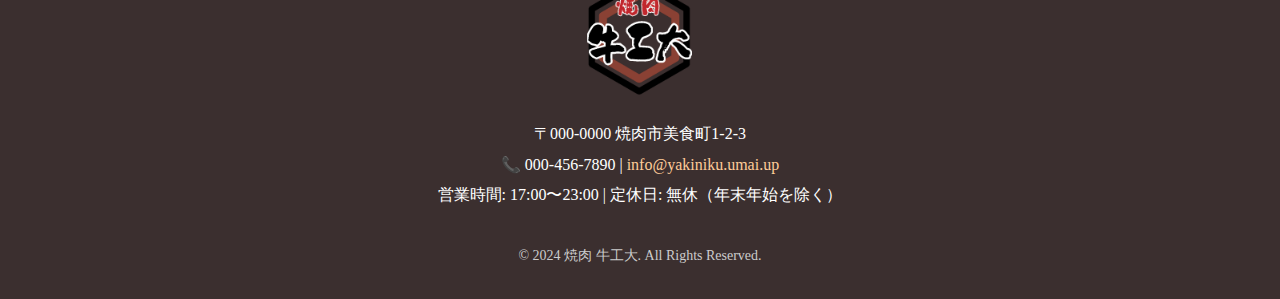
==== commit 2f7163ec: "途中経過3" ====
--- a/midterm_assignment/assignment/index.html
+++ b/midterm_assignment/assignment/index.html
@@ -1,107 +1,111 @@
 <!doctype html>
 <html lang="ja">
 
-<head>
-    <meta charset="utf-8">
-    <title>焼肉 牛工大</title>
-    <meta name="description" content="焼肉 牛工大は一流の肉を格安で提供する本格炭火焼肉店です。">
-    <link href="basic.css" rel="stylesheet" type="text/css">
-    <link rel="icon" href="sozai/favicon.ico">
-</head>
+    <head>
+        <meta charset="utf-8">
+        <title>焼肉 牛工大</title>
+        <meta name="description" content="焼肉 牛工大は一流の肉を格安で提供する本格炭火焼肉店です。">
+        <link href="basic.css" rel="stylesheet" type="text/css">
+        <link rel="icon" href="sozai/favicon.ico">
+    </head>
 
-<body>
-    <header>
-        <div class="header-container">
-            <!-- 上部情報 -->
-            <div class="header-top">
-                <p>📞 000-456-7890 | 営業時間: 17:00〜23:00 | 定休日: 水曜</p>
+    <body>
+        <header>
+            <div class="header-container">
+                <div class="header-top">
+                    <p>📞 000-456-7890 | <strong>営業時間：</strong>17:00〜23:30 | <strong>定休日：</strong>無休（年末年始を除く）　</p>
+                </div>
+
+                <div class="header-main">
+                    <img src="sozai/牛工大ロゴ.png" alt="焼肉 牛工大のロゴ" class="logo">
+                    <div class="logo-text">
+                        <p>　本格炭火焼きの専門店</p>
+                        <p>「中途半端なものは提供しません。一流の肉を格安で！」</p>
+                    </div>
+                    <nav class="nav-menu">
+                        <ul>
+                            <li><a href="index.html" class="active">ホーム</a></li>
+                            <li><a href="menu.html">メニュー</a></li>
+                            <li><a href="contact.html">アクセス・当店について</a></li>
+                        </ul>
+                    </nav>
+                </div>
             </div>
+        </header>
 
-            <!-- ロゴとキャッチフレーズ、モットー、ナビゲーション -->
-            <div class="header-main">
-                <img src="sozai/牛工大ロゴ.png" alt="焼肉 牛工大のロゴ" class="logo">
-                <div class="logo-text">
-                    <p>　本格炭火焼きの専門店</p>
-                    <p>「中途半端なものは提供しません。一流の肉を格安で！」</p>
+        <main>
+            <article>
+                <h1>ようこそ、焼肉 牛工大へ！</h1>
+                <p>
+                    <img src="sozai/mise1.jpg" alt="焼肉 牛工大の店内写真">
+                </p>
+                <p>　　　　　焼肉 牛工大は、一流の肉を格安で提供する本格炭火焼肉店です。</p>
+                <p>　　　　　しちりんを使った炭火焼きで、素材の旨味を最大限に引き出します。</p>
+                <p>　　　　　最新鋭の換気システムを導入しており、煙を気にせず快適にお食事をお楽しみいただけます。</p>
+
+                <section>
+                    <h2>本格炭火焼きの魅力</h2>
+                    <video class="auto-video" autoplay muted loop>
+                        <source src="sozai/movie.mp4" type="video/mp4">
+                        ※ お使いのブラウザでは動画が再生できません。こちらは焼肉の調理シーンの動画です。
+                    </video>
+                    <p>　　　　　当店自慢の炭火焼きの様子をご覧ください。</p>
+                </section>
+
+                <section>
+                    <h2>当店のこだわり</h2>
+                    <ul>
+                        <li>厳選された新鮮なお肉を使用</li>
+                        <li>職人が丁寧にカットしたお肉を提供</li>
+                        <li>秘伝のタレと自家製の塩で味付け</li>
+                        <li>落ち着いた和風の店内でゆったりとした時間を</li>
+                    </ul>
+                </section>
+
+                <section>
+                    <h2>おすすめメニュー</h2>
+                    <div class="menu-highlight">
+                        <div class="menu-item">
+                            <img src="sozai/koudai_karubi.jpg" alt="工大カルビ">
+                            <p><strong>工大カルビ</strong><br> 骨と骨の間に詰まった旨味を丁寧にカットした特選部位。<br><span class="price">¥649</span></p>
+                        </div>
+                        <div class="menu-item">
+                            <img src="sozai/harami.jpg" alt="ハラミ">
+                            <p><strong>ハラミ</strong><br> 柔らかくジューシーな食感。お店イチ押しの一品。<br><span class="price">¥759</span></p>
+                        </div>
+                        <div class="menu-item">
+                            <img src="sozai/tori_yagen.jpg" alt="ハラミ付きヤゲン">
+                            <p><strong>ハラミ付きヤゲン</strong><br> 軟骨のコリコリ食感とジューシーなハラミが楽しめる。<br><span class="price">¥539</span></p>
+                        </div>
+                    </div>
+                    <p>　詳しくは<a href="menu.html" class="menu-link">メニュー</a>ページをご覧ください。</p>
+                </section>
+
+                <section>
+                    <h2>お知らせ</h2>
+                    <p>
+                        <img src="sozai/yakiniku_party.png" alt="焼肉パーティーのイラスト">
+                    </p>
+                    <p>　　　　　宴会やパーティーのご予約も承っております。お気軽にお問い合わせください。</p>
+                </section>
+            </article>
+        </main>
+
+        <footer>
+            <div class="footer-container">
+                <div class="footer-logo">
+                    <img src="sozai/牛工大ロゴ.png" alt="焼肉 牛工大のロゴ">
                 </div>
-                <nav class="nav-menu">
-                    <ul>
-                        <li><a href="index.html" class="active">ホーム</a></li>
-                        <li><a href="menu.html">メニュー</a></li>
-                        <li><a href="contact.html">アクセス・当店について</a></li>
-                    </ul>
-                </nav>
+                <div class="footer-info">
+                    <p>〒000-0000 焼肉市美食町1-2-3</p>
+                    <p>📞 000-456-7890 | <a href="mailto:info@yakiniku.umai.up">info@yakiniku.umai.up</a></p>
+                    <p>営業時間: 17:00〜23:00 | 定休日: 無休（年末年始を除く）</p>
+                </div>
+                <div class="footer-copy">
+                    <p>© 2024 焼肉 牛工大. All Rights Reserved.</p>
+                </div>
             </div>
-        </div>
-    </header>
-
-    <main>
-        <article>
-            <h1>ようこそ、焼肉 牛工大へ！</h1>
-            <p>
-                <img src="sozai/mise1.jpg" alt="焼肉 牛工大の店内写真">
-            </p>
-            <p>焼肉 牛工大は、一流の肉を格安で提供する本格炭火焼肉店です。</p>
-            <p>しちりんを使った炭火焼きで、素材の旨味を最大限に引き出します。</p>
-            <p>最新鋭の換気システムを導入しており、煙を気にせず快適にお食事をお楽しみいただけます。</p>
-
-            <section>
-                <h2>本格炭火焼きの魅力</h2>
-                <video class="auto-video" autoplay muted loop>
-                    <source src="sozai/movie.mp4" type="video/mp4">
-                    ※ お使いのブラウザでは動画が再生できません。こちらは焼肉の調理シーンの動画です。
-                </video>
-                <p>当店自慢の炭火焼きの様子をご覧ください。</p>
-            </section>
-
-            <section>
-                <h2>当店のこだわり</h2>
-                <ul>
-                    <li>厳選された新鮮なお肉を使用</li>
-                    <li>職人が丁寧にカットしたお肉を提供</li>
-                    <li>秘伝のタレと自家製の塩で味付け</li>
-                    <li>落ち着いた和風の店内でゆったりとした時間を</li>
-                </ul>
-            </section>
-
-            <section>
-                <h2>おすすめメニュー</h2>
-                <div class="menu-highlight">
-                    <div class="menu-item">
-                        <img src="sozai/koudai_karubi.jpg" alt="工大カルビ">
-                        <p><strong>工大カルビ</strong><br> 骨と骨の間に詰まった旨味を丁寧にカットした特選部位。<br><span class="price">¥649</span></p>
-                    </div>
-                    <div class="menu-item">
-                        <img src="sozai/harami.jpg" alt="ハラミ">
-                        <p><strong>ハラミ</strong><br> 柔らかくジューシーな食感。お店イチ押しの一品。<br><span class="price">¥759</span></p>
-                    </div>
-                    <div class="menu-item">
-                        <img src="sozai/tori_yagen.jpg" alt="ハラミ付きヤゲン">
-                        <p><strong>ハラミ付きヤゲン</strong><br> 軟骨のコリコリ食感とジューシーなハラミが楽しめる。<br><span class="price">¥539</span></p>
-                    </div>
-                </div>
-                <p>詳しくは<a href="menu.html">メニュー</a>ページをご覧ください。</p>
-            </section>
-
-            <section>
-                <h2>お知らせ</h2>
-                <p>
-                    <img src="sozai/yakiniku_party.png" alt="焼肉パーティーのイラスト">
-                </p>
-                <p>宴会やパーティーのご予約も承っております。お気軽にお問い合わせください。</p>
-            </section>
-        </article>
-    </main>
-
-    <footer>
-        <img src="sozai/牛工大ロゴ.png" alt="焼肉 牛工大のロゴ" class="logo">
-        <address>
-            <p>〒000-0000 焼肉市美食町1-2-3</p>
-            <p>電話番号: 000-456-7890</p>
-            <p>メール: <a href="mailto:info@yakiniku.umai.up">info@yakiniku.umai.up</a></p>
-            <p>© 2024 焼肉 牛工大. All Rights Reserved.</p>
-        </address>
-    </footer>
-</body>
+        </footer>
+    </body>
 
 </html>
--- a/midterm_assignment/assignment/basic.css
+++ b/midterm_assignment/assignment/basic.css
@@ -56,6 +56,12 @@
     line-height: 1.2;
 }
 
+@media screen and (max-width: 1024px) {
+    .logo-text {
+        display: none;
+    }
+}
+
 .nav-menu {
     margin-left: auto;
     margin-right: 100px;
@@ -89,7 +95,7 @@
 
 /* メインコンテンツ */
 main {
-    padding: 100px 40px 30px;
+    padding: 60px 40px 30px;
     background-color: transparent;
     display: flex;
     justify-content: center;
@@ -108,7 +114,6 @@
     color: #a0522d;
     border-bottom: 2px solid #a0522d;
     padding-bottom: 5px;
-    margin-top: 30px;
     margin-bottom: 30px;
 }
 
@@ -184,9 +189,9 @@
 footer {
     background-color: #3b2f2f;
     color: #ffffff;
+    font-size: 16px;
+    padding: 20px 40px;
     text-align: center;
-    padding: 20px;
-    font-size: 14px;
 }
 
 footer a {
@@ -194,8 +199,28 @@
     text-decoration: none;
 }
 
-footer a:hover {
-    text-decoration: underline;
+.footer-container {
+    max-width: 800px;
+    margin: 0 auto;
+    display: flex;
+    flex-direction: column;
+    align-items: center;
+}
+
+.footer-logo img {
+    width: 120px;
+    margin-bottom: 15px;
+}
+
+.footer-info p {
+    margin: 5px 0;
+    line-height: 1.6;
+}
+
+.footer-copy {
+    margin-top: 20px;
+    font-size: 14px;
+    color: #cccccc;
 }
 
 /* 段落スタイル */
@@ -240,3 +265,27 @@
     color: #a0522d;
     margin-right: 10px;
 }
+
+.menu-link {
+    color: #a0522d;
+    /* リンクの基本色（焼肉店らしい茶系） */
+    font-weight: bold;
+    /* 太字でリンクを強調 */
+    text-decoration: none;
+    /* 下線を削除 */
+    border-bottom: 2px solid #a0522d;
+    /* リンク部分に下線を追加 */
+    padding: 2px 0;
+    /* 下線と文字の間に余白を確保 */
+    transition: all 0.3s ease;
+    /* ホバー時のアニメーション効果 */
+}
+
+.menu-link:hover {
+    color: #ff4500;
+    /* ホバー時の色を赤系に */
+    border-bottom-color: #ff4500;
+    /* 下線の色も変化 */
+    text-decoration: none;
+    /* ホバー時も下線を削除しない */
+}
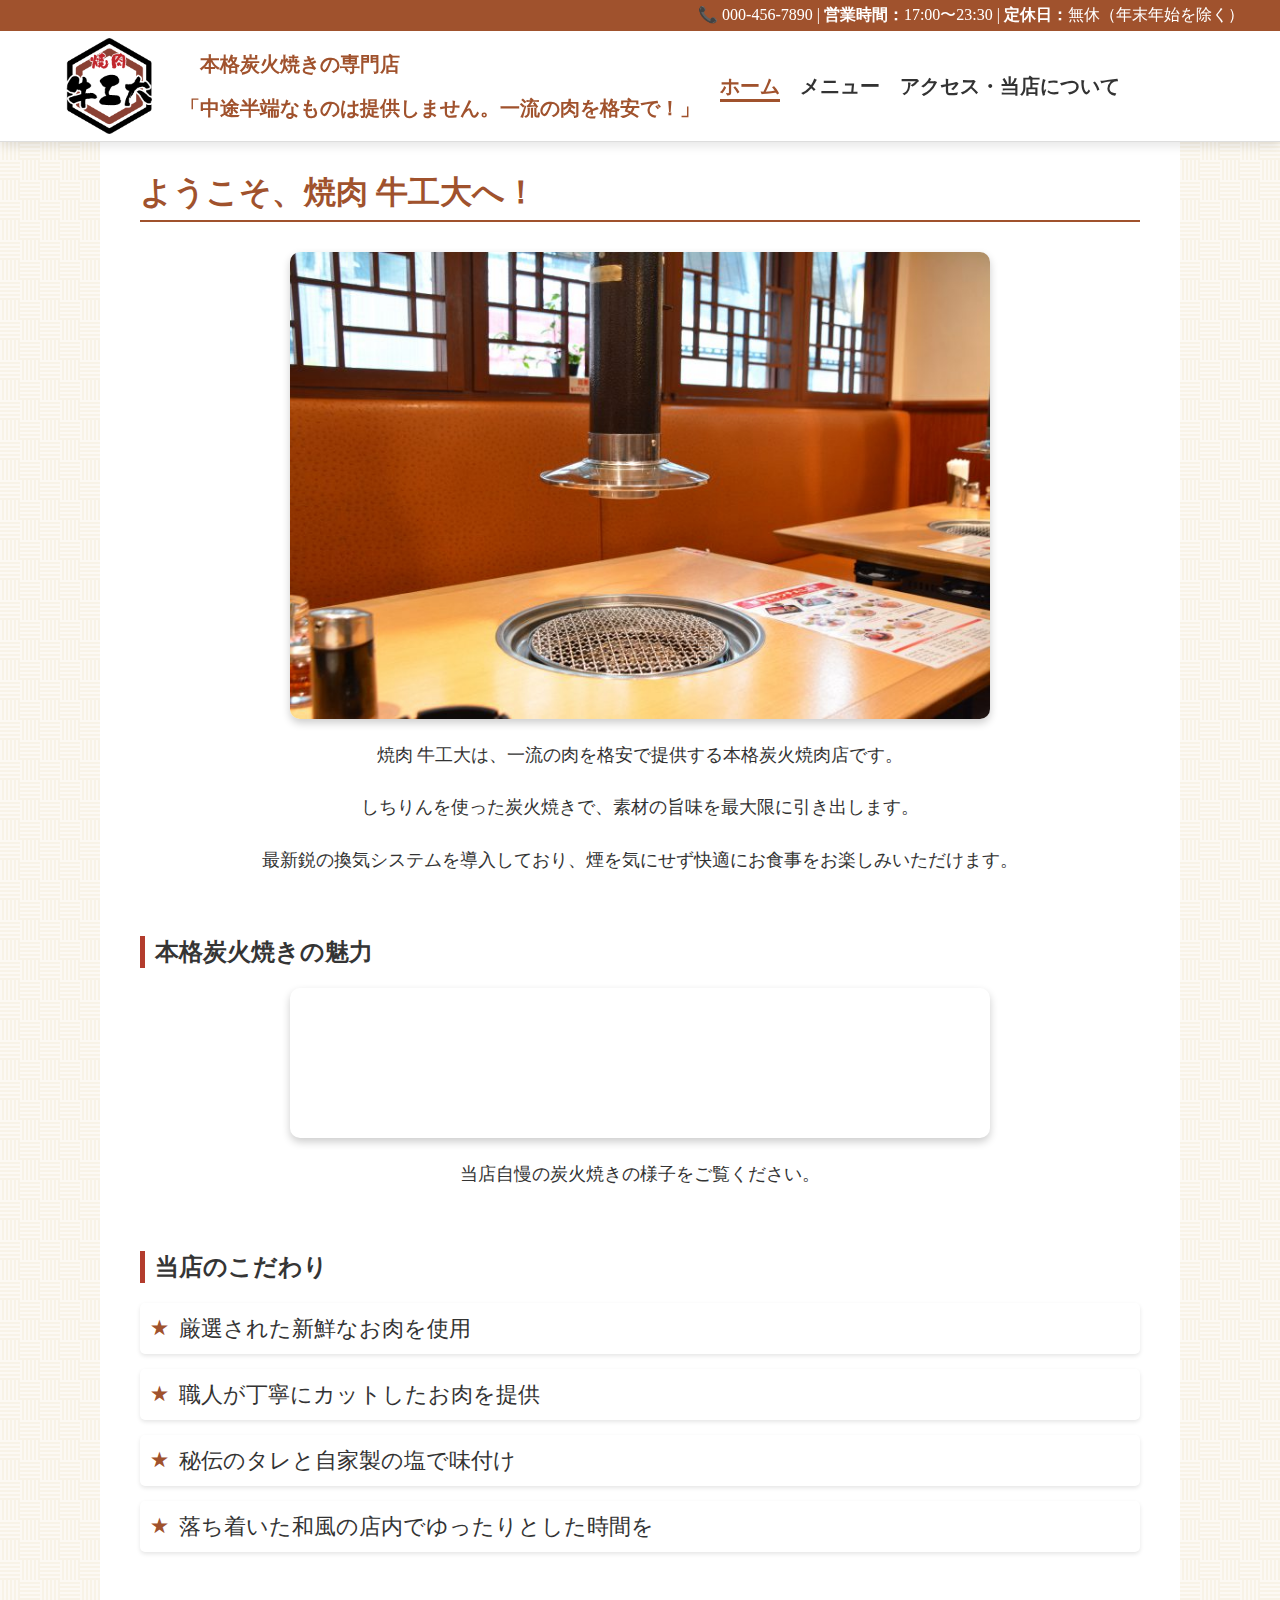
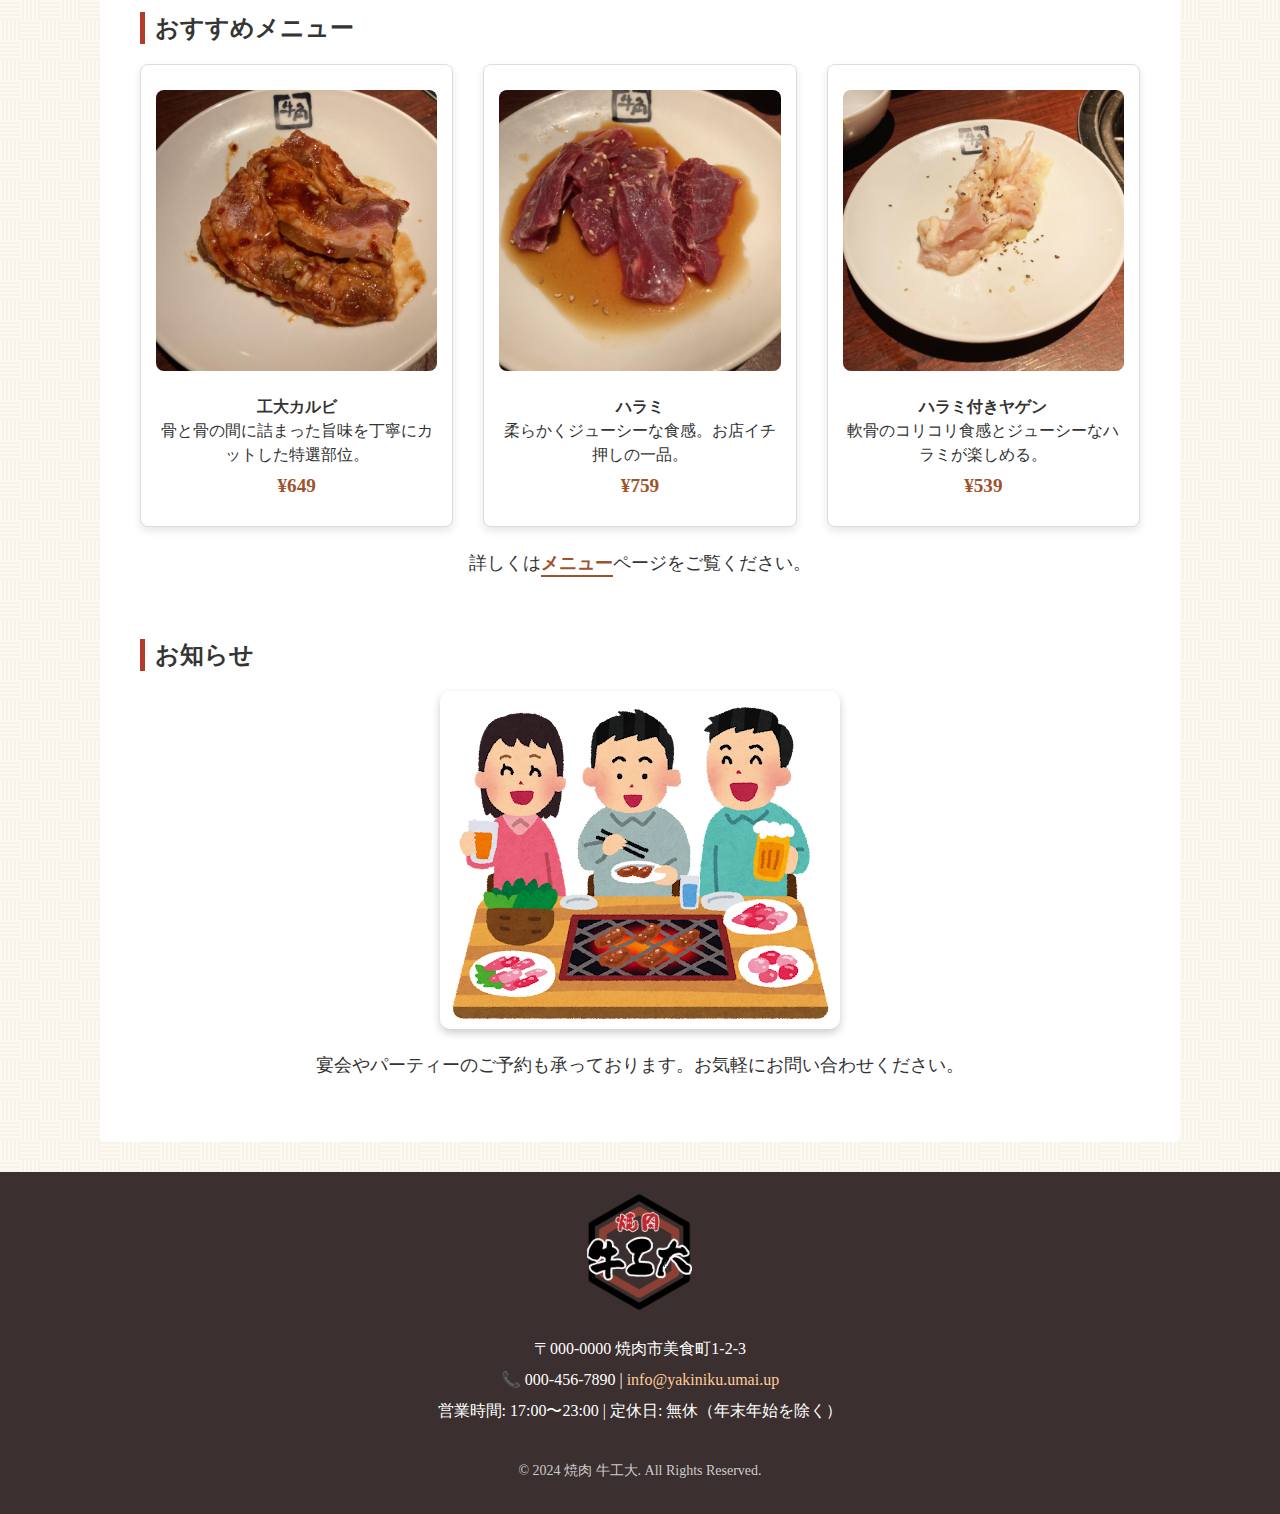
==== commit c69002c7: "課題制作（１）の追加" ====
--- a/midterm_assignment/assignment/index.html
+++ b/midterm_assignment/assignment/index.html
@@ -39,9 +39,9 @@
                 <p>
                     <img src="sozai/mise1.jpg" alt="焼肉 牛工大の店内写真">
                 </p>
-                <p>　　　　　焼肉 牛工大は、一流の肉を格安で提供する本格炭火焼肉店です。</p>
-                <p>　　　　　しちりんを使った炭火焼きで、素材の旨味を最大限に引き出します。</p>
-                <p>　　　　　最新鋭の換気システムを導入しており、煙を気にせず快適にお食事をお楽しみいただけます。</p>
+                <p>焼肉 牛工大は、一流の肉を格安で提供する本格炭火焼肉店です。</p>
+                <p>しちりんを使った炭火焼きで、素材の旨味を最大限に引き出します。</p>
+                <p>最新鋭の換気システムを導入しており、煙を気にせず快適にお食事をお楽しみいただけます。</p>
 
                 <section>
                     <h2>本格炭火焼きの魅力</h2>
@@ -49,7 +49,7 @@
                         <source src="sozai/movie.mp4" type="video/mp4">
                         ※ お使いのブラウザでは動画が再生できません。こちらは焼肉の調理シーンの動画です。
                     </video>
-                    <p>　　　　　当店自慢の炭火焼きの様子をご覧ください。</p>
+                    <p>当店自慢の炭火焼きの様子をご覧ください。</p>
                 </section>
 
                 <section>
@@ -78,15 +78,15 @@
                             <p><strong>ハラミ付きヤゲン</strong><br> 軟骨のコリコリ食感とジューシーなハラミが楽しめる。<br><span class="price">¥539</span></p>
                         </div>
                     </div>
-                    <p>　詳しくは<a href="menu.html" class="menu-link">メニュー</a>ページをご覧ください。</p>
+                    <p>詳しくは<a href="menu.html" class="menu-link">メニュー</a>ページをご覧ください。</p>
                 </section>
 
                 <section>
                     <h2>お知らせ</h2>
                     <p>
-                        <img src="sozai/yakiniku_party.png" alt="焼肉パーティーのイラスト">
+                        <img src="sozai/yakiniku_party.png" alt="焼肉パーティーのイラスト" class="small-image">
                     </p>
-                    <p>　　　　　宴会やパーティーのご予約も承っております。お気軽にお問い合わせください。</p>
+                    <p>宴会やパーティーのご予約も承っております。お気軽にお問い合わせください。</p>
                 </section>
             </article>
         </main>
--- a/midterm_assignment/assignment/basic.css
+++ b/midterm_assignment/assignment/basic.css
@@ -177,7 +177,7 @@
 /* 動画のスタイル */
 .auto-video {
     width: 100%;
-    max-width: 800px;
+    max-width: 700px;
     height: auto;
     margin: 20px auto;
     display: block;
@@ -230,11 +230,12 @@
     margin: 20px 0;
     color: inherit;
     font-family: inherit;
+    text-align: center;
 }
 
 main p img {
     width: 100%;
-    max-width: 800px;
+    max-width: 700px;
     height: auto;
     margin: 20px auto;
     display: block;
@@ -257,6 +258,7 @@
     background-color: #ffffff;
     border-radius: 5px;
     box-shadow: 0 2px 4px rgba(0, 0, 0, 0.1);
+    font-size: 1.4rem;
 }
 
 main li::before {
@@ -289,3 +291,12 @@
     text-decoration: none;
     /* ホバー時も下線を削除しない */
 }
+
+.access-section p {
+    text-align: left;
+}
+
+.small-image {
+    width: 400px;
+    height: auto;
+}
